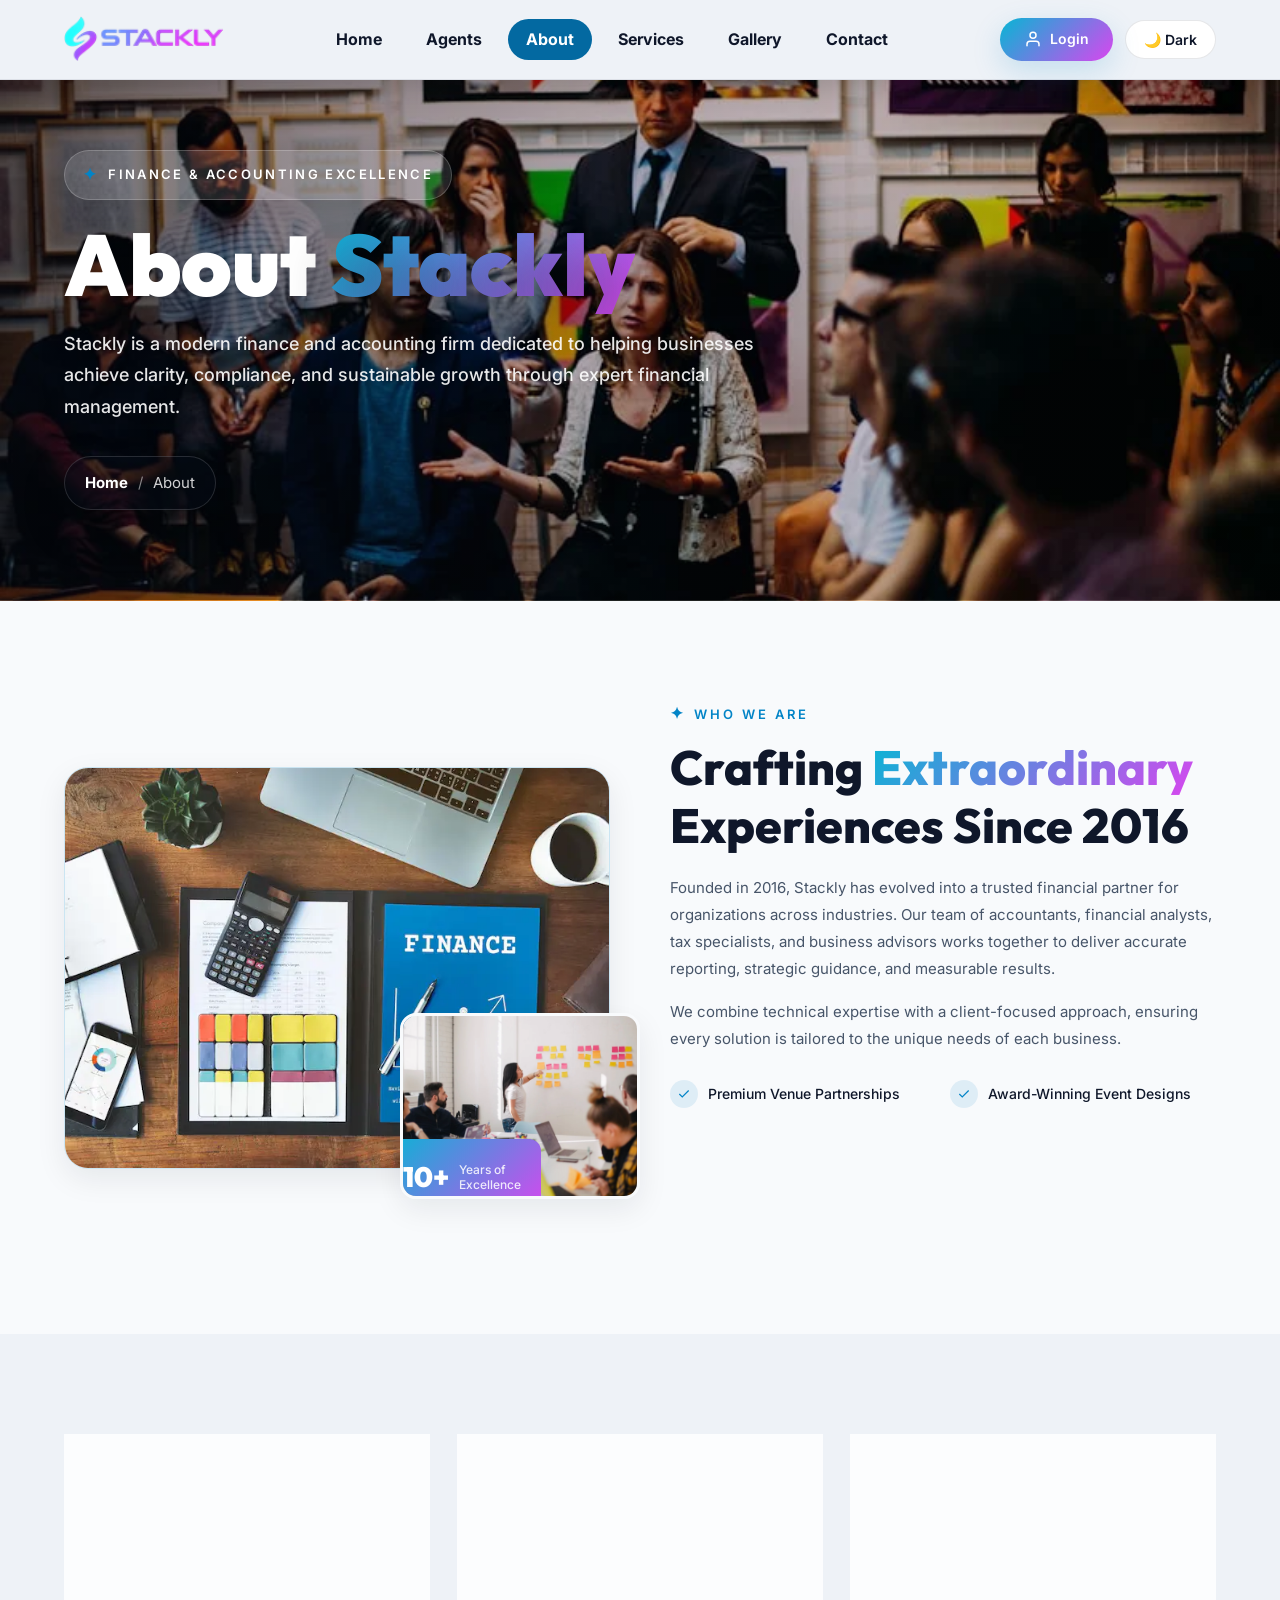
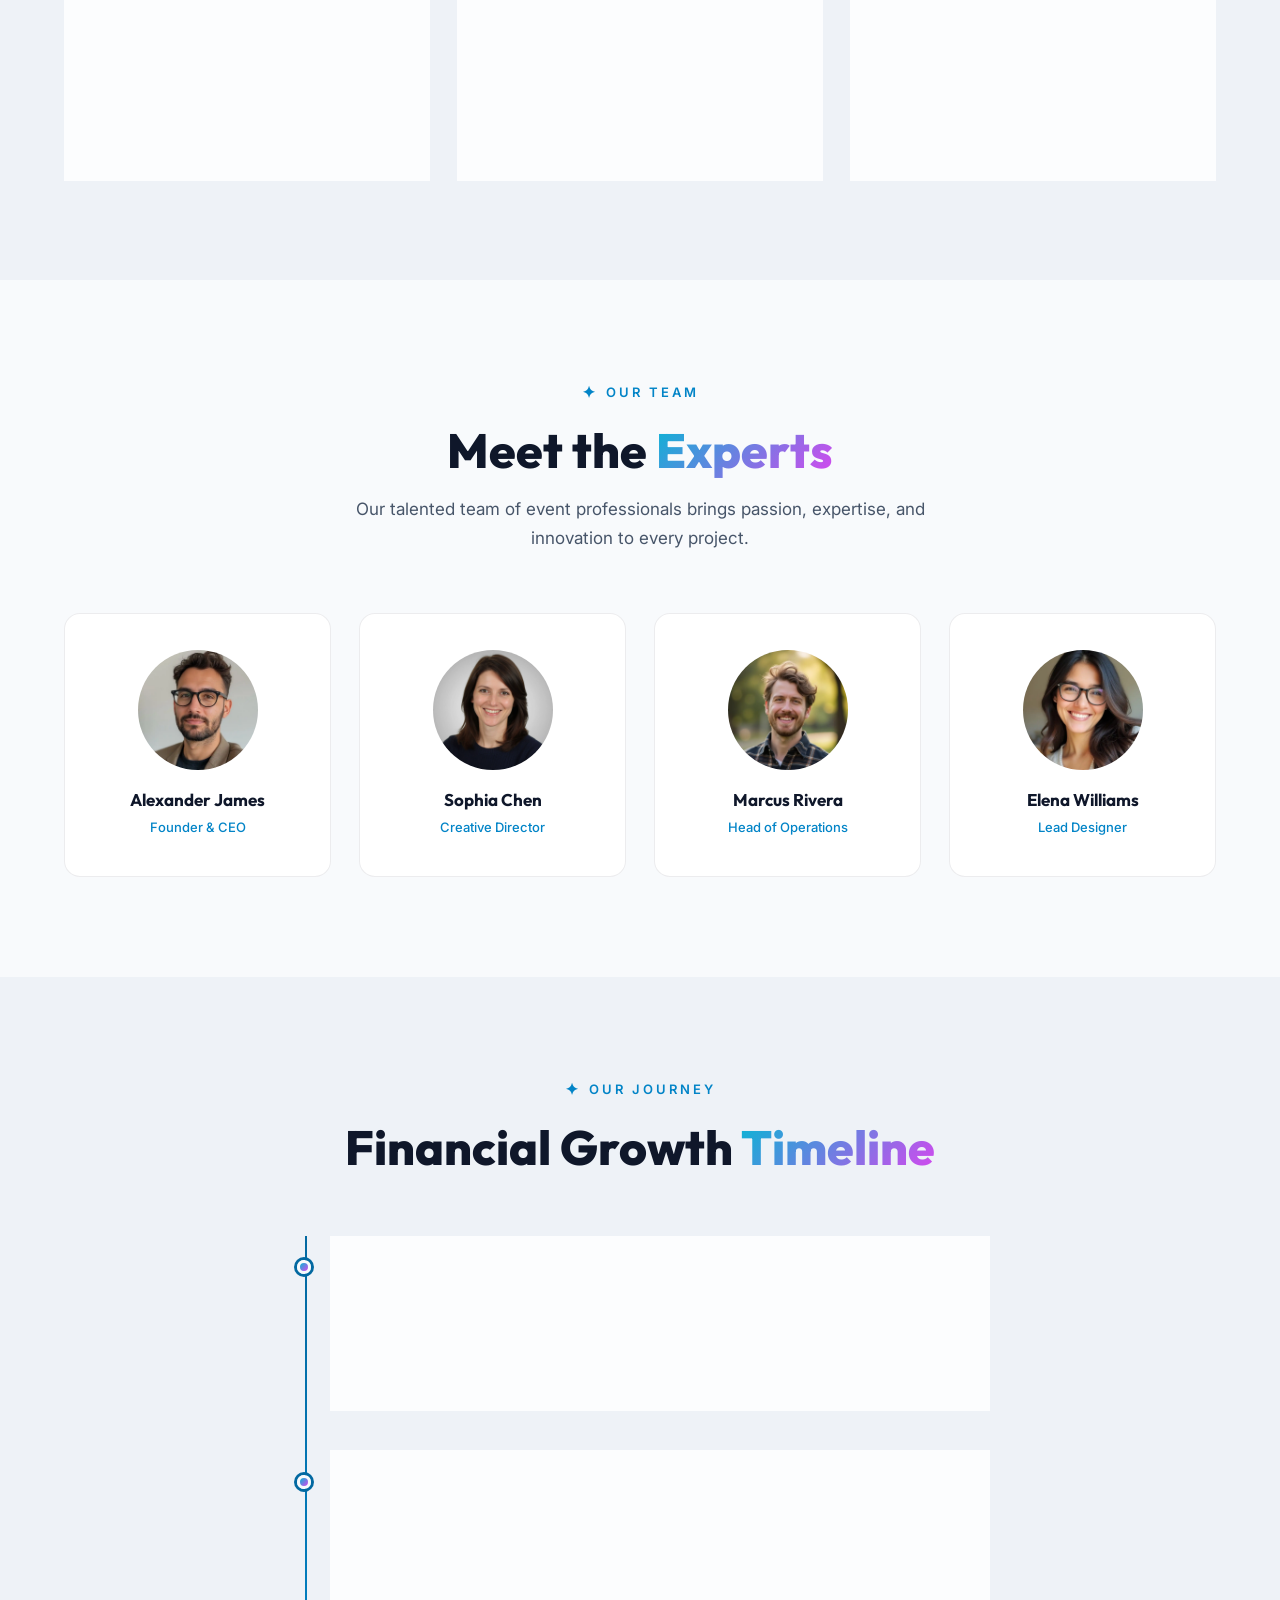
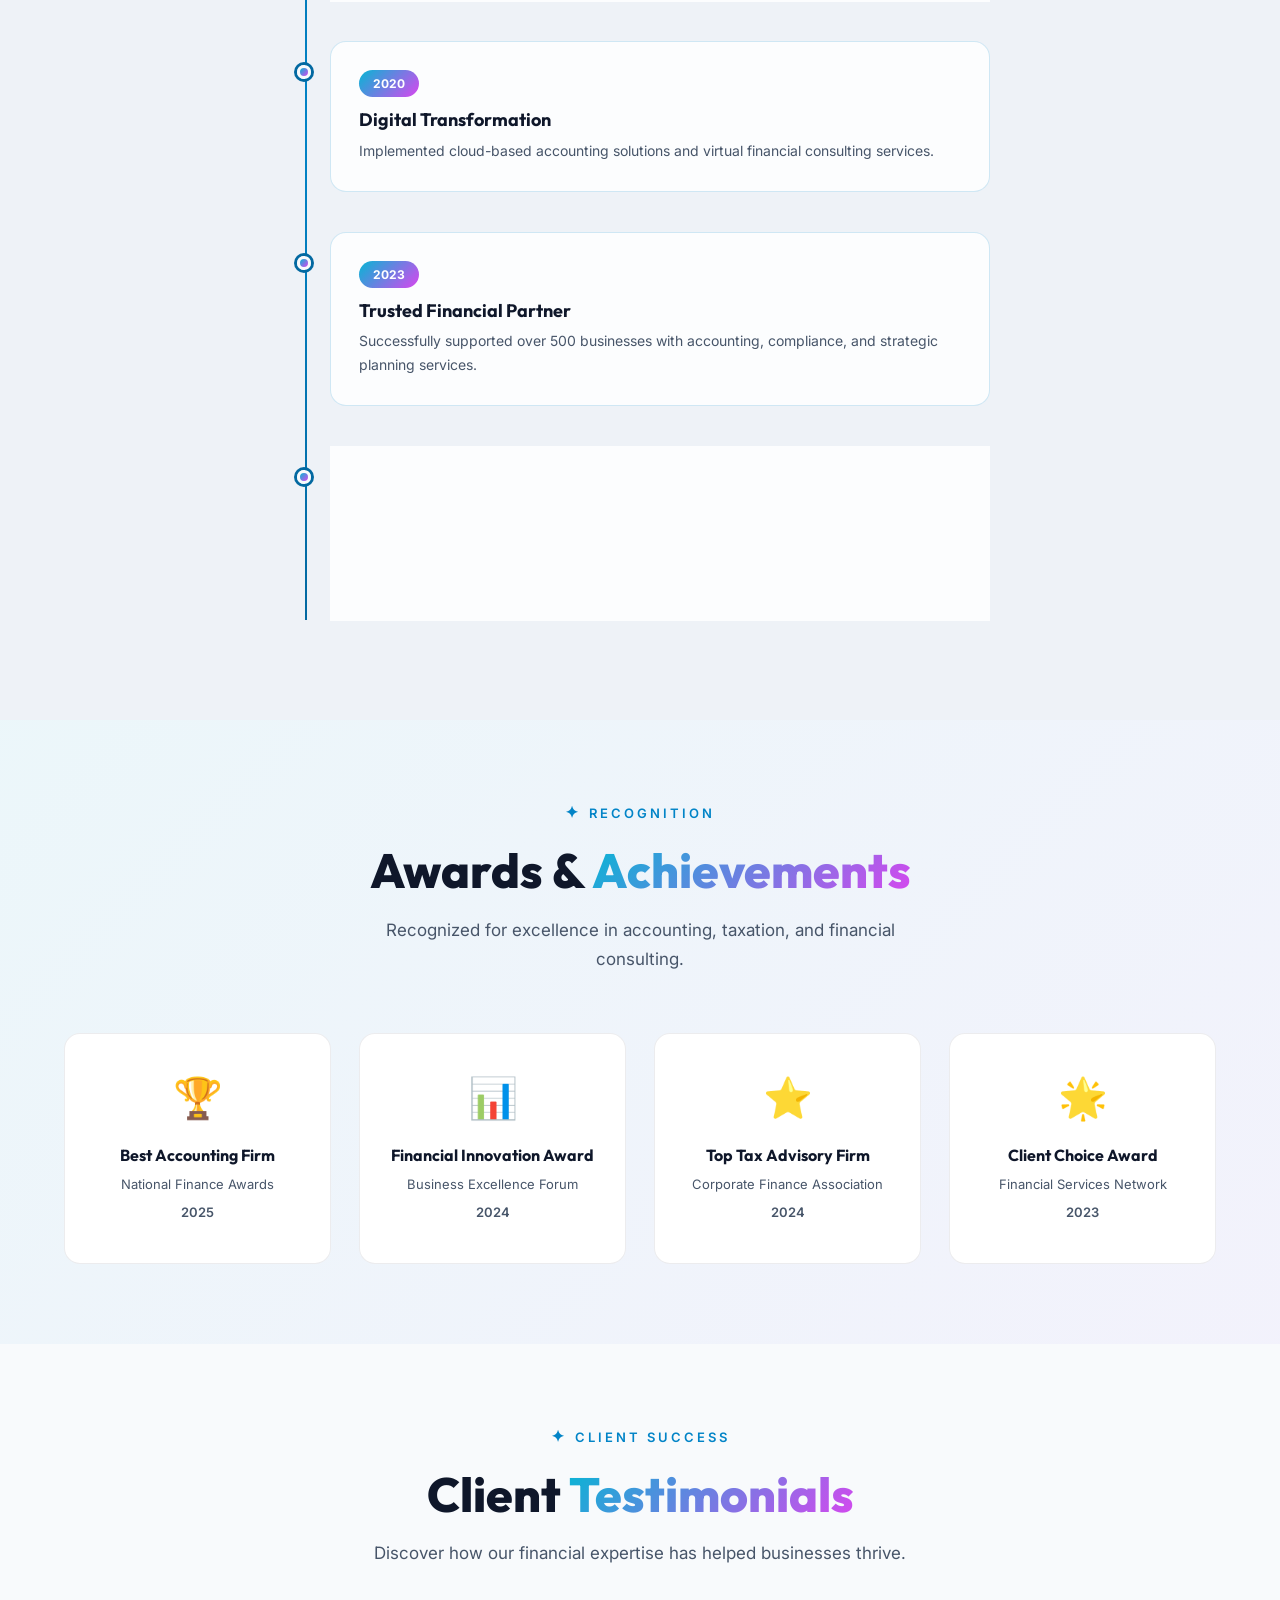
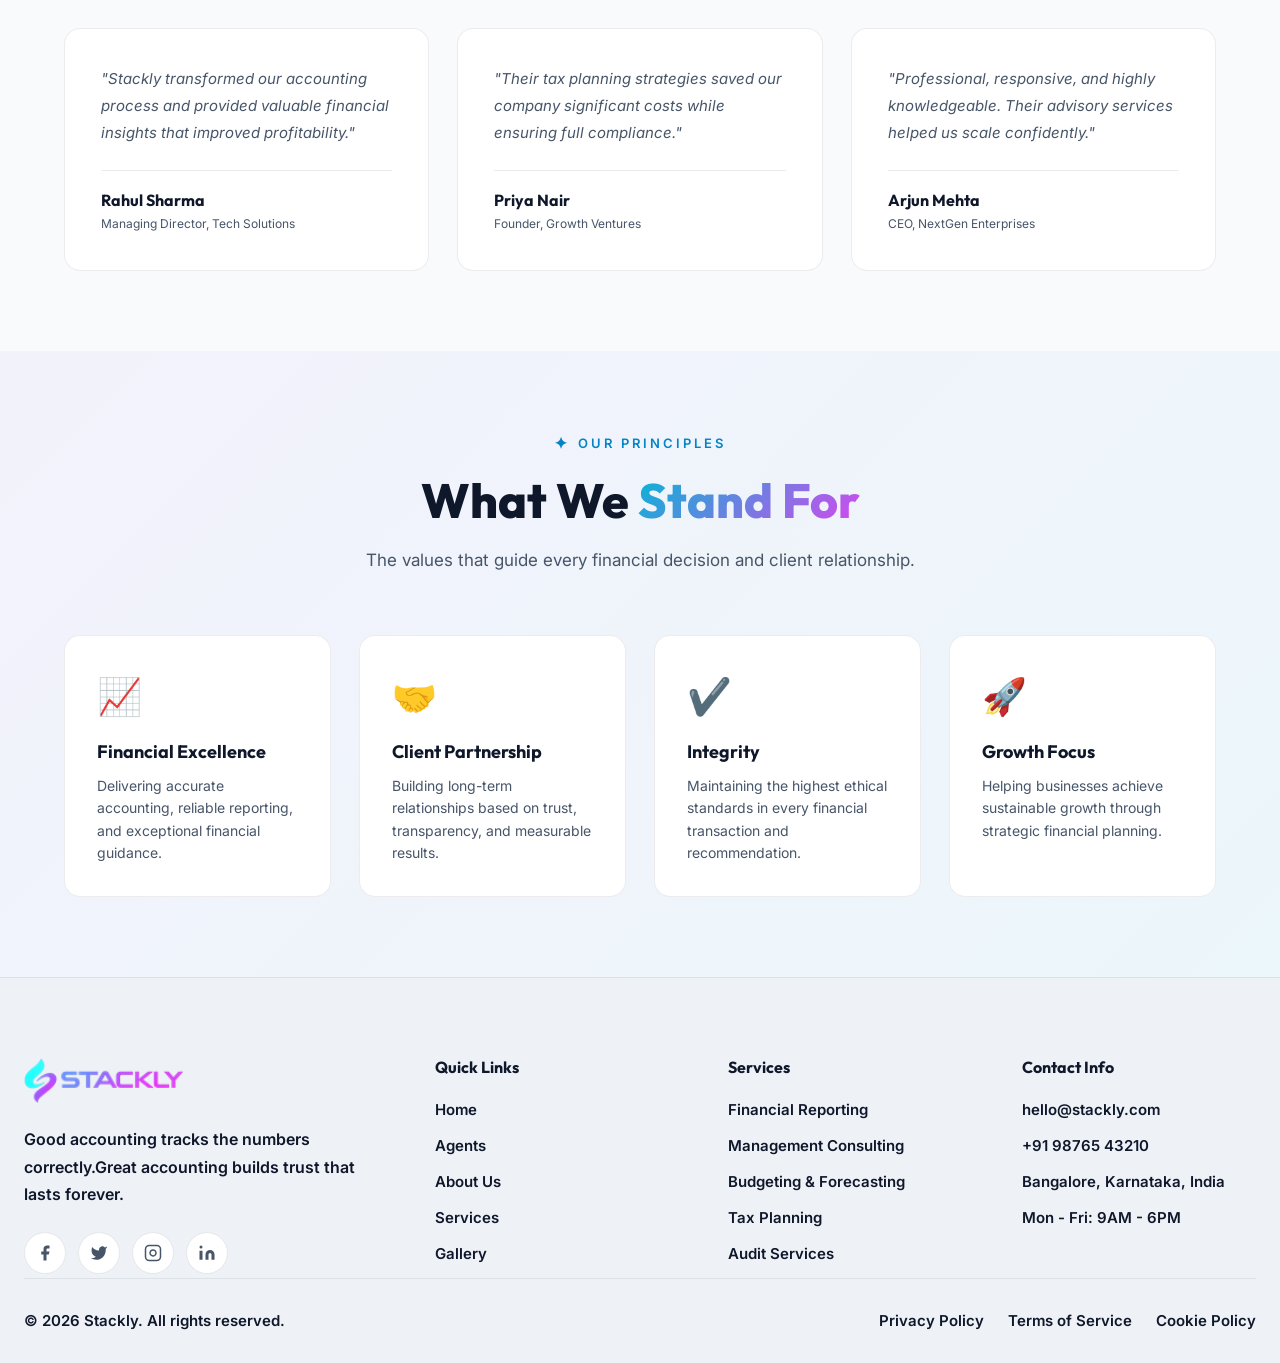
==== about.html @ 856be2ca "Add files via upload" ====
<!DOCTYPE html>
<html lang="en">
<head>
  <meta charset="UTF-8">
  <meta name="viewport" content="width=device-width, initial-scale=1.0">
  <meta name="description" content="Learn about Stackly — a premium event management company dedicated to creating unforgettable experiences.">
  <title>About Us — Stackly</title>
  <link rel="stylesheet" href="css/common.css">
  <link rel="stylesheet" href="css/about.css">
  <link rel="icon" type="image/webp" href="assets/logo.webp">
</head>
<body>

  <!-- ======== NAVBAR ======== -->
  <nav class="navbar" id="navbar">
    <div class="nav-container">
      <a href="index.html" class="nav-logo">
        <img src="assets/logo.webp" alt="Stackly Logo" class="logo-img"></a>
      <div class="nav-links" id="navLinks">
        <a href="index.html">Home</a>
        <a href="events.html">Agents</a>
        <a href="about.html" class="active">About</a>
        <a href="services.html">Services</a>
        <a href="gallery.html">Gallery</a>
        <a href="contact.html">Contact</a>
        <a href="login.html" class="mobile-login">Login</a>
      </div>
      <div class="nav-right">
        <a href="login.html" class="btn-login">
          <svg viewBox="0 0 24 24" fill="none" stroke="currentColor" stroke-width="2" stroke-linecap="round" stroke-linejoin="round"><path d="M20 21v-2a4 4 0 0 0-4-4H8a4 4 0 0 0-4 4v2"/><circle cx="12" cy="7" r="4"/></svg>
          Login
        </a>
        <button class="menu-toggle" id="menuToggle" aria-label="Toggle menu"><span></span><span></span><span></span></button>
      </div>
    </div>
  </nav>
  <div class="nav-overlay" id="navOverlay"></div>

  <!-- ======== PAGE HERO ======== -->
  <section class="page-hero">
    <div class="container">
      <span class="section-label"><span class="star">✦</span> FINANCE & ACCOUNTING EXCELLENCE</span>
      <h1 class="section-title">About <span>Stackly</span></h1>
      <p class="section-subtitle" style="margin: 0 auto;">Stackly is a modern finance and accounting firm dedicated to helping businesses achieve clarity, compliance, and sustainable growth through expert financial management.</p>
      <div class="breadcrumb">
        <a href="index.html">Home</a>
        <span class="separator">/</span>
        <span>About</span>
      </div>
    </div>
  </section>

  <!-- ======== ABOUT STORY ======== -->
  <section class="section about-story">
    <div class="container">
      <div class="story-grid">
        <div class="story-images animate-on-scroll">
          <div class="story-img-main">
            <img src="assets/hero-1.webp" alt="Stackly Event Team">
          </div>
          <div class="story-img-accent">
            <img src="assets/tech-summit.webp" alt="Event Planning">
            <div class="experience-badge">
              <span class="exp-number">10+</span>
              <span class="exp-text">Years of<br>Excellence</span>
            </div>
          </div>
        </div>
        <div class="story-content animate-on-scroll">
          <span class="section-label"><span class="star">✦</span> WHO WE ARE</span>
          <h2 class="section-title">Crafting <span>Extraordinary</span> Experiences Since 2016</h2>
          <p>Founded in 2016, Stackly has evolved into a trusted financial partner for organizations across industries. Our team of accountants, financial analysts, tax specialists, and business advisors works together to deliver accurate reporting, strategic guidance, and measurable results.</p>
          <p>We combine technical expertise with a client-focused approach, ensuring every solution is tailored to the unique needs of each business.</p>
          <div class="story-highlights">
            <div class="highlight-item">
              <div class="highlight-icon">
                <svg width="24" height="24" viewBox="0 0 24 24" fill="none" stroke="currentColor" stroke-width="2"><polyline points="20 6 9 17 4 12"/></svg>
              </div>
              <span>Premium Venue Partnerships</span>
            </div>
            <div class="highlight-item">
              <div class="highlight-icon">
                <svg width="24" height="24" viewBox="0 0 24 24" fill="none" stroke="currentColor" stroke-width="2"><polyline points="20 6 9 17 4 12"/></svg>
              </div>
              <span>Award-Winning Event Designs</span>
            </div>
            <div class="highlight-item">
              <div class="highlight-icon">
                <svg width="24" height="24" viewBox="0 0 24 24" fill="none" stroke="currentColor" stroke-width="2"><polyline points="20 6 9 17 4 12"/></svg>
              </div>
              <span>24/7 Dedicated Support</span>
            </div>
            <div class="highlight-item">
              <div class="highlight-icon">
                <svg width="24" height="24" viewBox="0 0 24 24" fill="none" stroke="currentColor" stroke-width="2"><polyline points="20 6 9 17 4 12"/></svg>
              </div>
              <span>Sustainable Event Practices</span>
            </div>
          </div>
          <a href="404.html" class="btn-primary">
            Get in Touch
            <svg width="18" height="18" viewBox="0 0 24 24" fill="none" stroke="currentColor" stroke-width="2"><line x1="5" y1="12" x2="19" y2="12"/><polyline points="12 5 19 12 12 19"/></svg>
          </a>
        </div>
      </div>
    </div>
  </section>

  <!-- ======== MISSION & VISION ======== -->
  <section class="section mission-section">
    <div class="container">
      <div class="mission-grid">
        <div class="mission-card glass-card animate-on-scroll">
          <div class="mission-icon">
            <svg width="36" height="36" viewBox="0 0 24 24" fill="none" stroke="currentColor" stroke-width="1.5">
              <circle cx="12" cy="12" r="10"/>
              <circle cx="12" cy="12" r="6"/>
              <circle cx="12" cy="12" r="2"/>
            </svg>
          </div>
          <h3>Deliver reliable financial solutions</h3>
          <p>To help businesses make confident decisions, maintain compliance, and build long-term financial strength.</p>
        </div>
        <div class="mission-card glass-card animate-on-scroll">
          <div class="mission-icon">
            <svg width="36" height="36" viewBox="0 0 24 24" fill="none" stroke="currentColor" stroke-width="1.5">
              <path d="M1 12s4-8 11-8 11 8 11 8-4 8-11 8-11-8-11-8z"/>
              <circle cx="12" cy="12" r="3"/>
            </svg>
          </div>
          <h3>Be the most trusted financial partner</h3>
          <p>For growing businesses by setting the standard for accuracy, transparency, and strategic insight.</p>
        </div>
        <div class="mission-card glass-card animate-on-scroll">
          <div class="mission-icon">
            <svg width="36" height="36" viewBox="0 0 24 24" fill="none" stroke="currentColor" stroke-width="1.5">
              <path d="M20.84 4.61a5.5 5.5 0 0 0-7.78 0L12 5.67l-1.06-1.06a5.5 5.5 0 0 0-7.78 7.78l1.06 1.06L12 21.23l7.78-7.78 1.06-1.06a5.5 5.5 0 0 0 0-7.78z"/>
            </svg>
          </div>
          <h3>Our Values</h3>
          <p>Integrity, creativity, and excellence guide every decision we make. We believe in building genuine relationships and treating every event as a reflection of our commitment to perfection.</p>
        </div>
      </div>
    </div>
  </section>

  <!-- ======== TEAM ======== -->
  <section class="section team-section">
    <div class="container">
      <div class="section-header">
        <span class="section-label"><span class="star">✦</span> OUR TEAM</span>
        <h2 class="section-title">Meet the <span>Experts</span></h2>
        <p class="section-subtitle">Our talented team of event professionals brings passion, expertise, and innovation to every project.</p>
      </div>

      <div class="team-grid">
        <div class="team-card animate-on-scroll">
          <div class="team-avatar">
            <div class="avatar-placeholder"><img src="assets/a3.webp"></div>
            <div class="team-social">
              <a href="404.html" aria-label="LinkedIn"><svg width="16" height="16" viewBox="0 0 24 24" fill="currentColor"><path d="M16 8a6 6 0 0 1 6 6v7h-4v-7a2 2 0 0 0-2-2 2 2 0 0 0-2 2v7h-4v-7a6 6 0 0 1 6-6z"/><rect x="2" y="9" width="4" height="12"/><circle cx="4" cy="4" r="2"/></svg></a>
              <a href="404.html" aria-label="Twitter"><svg width="16" height="16" viewBox="0 0 24 24" fill="currentColor"><path d="M23 3a10.9 10.9 0 0 1-3.14 1.53 4.48 4.48 0 0 0-7.86 3v1A10.66 10.66 0 0 1 3 4s-4 9 5 13a11.64 11.64 0 0 1-7 2c9 5 20 0 20-11.5a4.5 4.5 0 0 0-.08-.83A7.72 7.72 0 0 0 23 3z"/></svg></a>
            </div>
          </div>
          <h4>Alexander James</h4>
          <span>Founder & CEO</span>
        </div>

        <div class="team-card animate-on-scroll">
          <div class="team-avatar">
            <div class="avatar-placeholder"><img src="assets/a1.webp"></div>
            <div class="team-social">
              <a href="404.html" aria-label="LinkedIn"><svg width="16" height="16" viewBox="0 0 24 24" fill="currentColor"><path d="M16 8a6 6 0 0 1 6 6v7h-4v-7a2 2 0 0 0-2-2 2 2 0 0 0-2 2v7h-4v-7a6 6 0 0 1 6-6z"/><rect x="2" y="9" width="4" height="12"/><circle cx="4" cy="4" r="2"/></svg></a>
              <a href="404.html" aria-label="Twitter"><svg width="16" height="16" viewBox="0 0 24 24" fill="currentColor"><path d="M23 3a10.9 10.9 0 0 1-3.14 1.53 4.48 4.48 0 0 0-7.86 3v1A10.66 10.66 0 0 1 3 4s-4 9 5 13a11.64 11.64 0 0 1-7 2c9 5 20 0 20-11.5a4.5 4.5 0 0 0-.08-.83A7.72 7.72 0 0 0 23 3z"/></svg></a>
            </div>
          </div>
          <h4>Sophia Chen</h4>
          <span>Creative Director</span>
        </div>

        <div class="team-card animate-on-scroll">
          <div class="team-avatar">
            <div class="avatar-placeholder"><img src="assets/a4.webp"></div>
            <div class="team-social">
              <a href="404.html" aria-label="LinkedIn"><svg width="16" height="16" viewBox="0 0 24 24" fill="currentColor"><path d="M16 8a6 6 0 0 1 6 6v7h-4v-7a2 2 0 0 0-2-2 2 2 0 0 0-2 2v7h-4v-7a6 6 0 0 1 6-6z"/><rect x="2" y="9" width="4" height="12"/><circle cx="4" cy="4" r="2"/></svg></a>
              <a href="404.html" aria-label="Twitter"><svg width="16" height="16" viewBox="0 0 24 24" fill="currentColor"><path d="M23 3a10.9 10.9 0 0 1-3.14 1.53 4.48 4.48 0 0 0-7.86 3v1A10.66 10.66 0 0 1 3 4s-4 9 5 13a11.64 11.64 0 0 1-7 2c9 5 20 0 20-11.5a4.5 4.5 0 0 0-.08-.83A7.72 7.72 0 0 0 23 3z"/></svg></a>
            </div>
          </div>
          <h4>Marcus Rivera</h4>
          <span>Head of Operations</span>
        </div>

        <div class="team-card animate-on-scroll">
          <div class="team-avatar">
            <div class="avatar-placeholder"><img src="assets/a2.webp"></div>
            <div class="team-social">
              <a href="404.html" aria-label="LinkedIn"><svg width="16" height="16" viewBox="0 0 24 24" fill="currentColor"><path d="M16 8a6 6 0 0 1 6 6v7h-4v-7a2 2 0 0 0-2-2 2 2 0 0 0-2 2v7h-4v-7a6 6 0 0 1 6-6z"/><rect x="2" y="9" width="4" height="12"/><circle cx="4" cy="4" r="2"/></svg></a>
              <a href="404.html" aria-label="Twitter"><svg width="16" height="16" viewBox="0 0 24 24" fill="currentColor"><path d="M23 3a10.9 10.9 0 0 1-3.14 1.53 4.48 4.48 0 0 0-7.86 3v1A10.66 10.66 0 0 1 3 4s-4 9 5 13a11.64 11.64 0 0 1-7 2c9 5 20 0 20-11.5a4.5 4.5 0 0 0-.08-.83A7.72 7.72 0 0 0 23 3z"/></svg></a>
            </div>
          </div>
          <h4>Elena Williams</h4>
          <span>Lead Designer</span>
        </div>
      </div>
    </div>
  </section>

  <!-- ======== TIMELINE ======== -->
  <section class="section timeline-section">
  <div class="container">
    <div class="section-header">
      <span class="section-label"><span class="star">✦</span> OUR JOURNEY</span>
      <h2 class="section-title">Financial Growth <span>Timeline</span></h2>
    </div>

    <div class="timeline">
      <div class="timeline-item animate-on-scroll">
        <div class="timeline-dot"></div>
        <div class="timeline-content glass-card">
          <span class="timeline-year">2016</span>
          <h4>Company Founded</h4>
          <p>Started as a boutique accounting firm dedicated to helping small businesses maintain accurate financial records.</p>
        </div>
      </div>

      <div class="timeline-item animate-on-scroll">
        <div class="timeline-dot"></div>
        <div class="timeline-content glass-card">
          <span class="timeline-year">2018</span>
          <h4>Regional Expansion</h4>
          <p>Expanded our accounting and tax advisory services across multiple industries and regions.</p>
        </div>
      </div>

      <div class="timeline-item animate-on-scroll">
        <div class="timeline-dot"></div>
        <div class="timeline-content glass-card">
          <span class="timeline-year">2020</span>
          <h4>Digital Transformation</h4>
          <p>Implemented cloud-based accounting solutions and virtual financial consulting services.</p>
        </div>
      </div>

      <div class="timeline-item animate-on-scroll">
        <div class="timeline-dot"></div>
        <div class="timeline-content glass-card">
          <span class="timeline-year">2023</span>
          <h4>Trusted Financial Partner</h4>
          <p>Successfully supported over 500 businesses with accounting, compliance, and strategic planning services.</p>
        </div>
      </div>

      <div class="timeline-item animate-on-scroll">
        <div class="timeline-dot"></div>
        <div class="timeline-content glass-card">
          <span class="timeline-year">2026</span>
          <h4>Future Forward</h4>
          <p>Leveraging AI-driven financial analytics and automation to deliver smarter business insights.</p>
        </div>
      </div>
    </div>
  </div>
</section>

  <!-- ======== AWARDS & RECOGNITION ======== -->
  <section class="section awards-section">
  <div class="container">
    <div class="section-header">
      <span class="section-label"><span class="star">✦</span> RECOGNITION</span>
      <h2 class="section-title">Awards & <span>Achievements</span></h2>
      <p class="section-subtitle">
        Recognized for excellence in accounting, taxation, and financial consulting.
      </p>
    </div>

    <div class="awards-grid">
      <div class="award-card animate-on-scroll">
        <div class="award-icon">🏆</div>
        <h4>Best Accounting Firm</h4>
        <p>National Finance Awards</p>
        <p class="award-year">2025</p>
      </div>

      <div class="award-card animate-on-scroll">
        <div class="award-icon">📊</div>
        <h4>Financial Innovation Award</h4>
        <p>Business Excellence Forum</p>
        <p class="award-year">2024</p>
      </div>

      <div class="award-card animate-on-scroll">
        <div class="award-icon">⭐</div>
        <h4>Top Tax Advisory Firm</h4>
        <p>Corporate Finance Association</p>
        <p class="award-year">2024</p>
      </div>

      <div class="award-card animate-on-scroll">
        <div class="award-icon">🌟</div>
        <h4>Client Choice Award</h4>
        <p>Financial Services Network</p>
        <p class="award-year">2023</p>
      </div>
    </div>
  </div>
</section>

  <!-- ======== CLIENT TESTIMONIALS ======== -->
  <section class="section client-testimonials-section">
  <div class="container">
    <div class="section-header">
      <span class="section-label"><span class="star">✦</span> CLIENT SUCCESS</span>
      <h2 class="section-title">Client <span>Testimonials</span></h2>
      <p class="section-subtitle">
        Discover how our financial expertise has helped businesses thrive.
      </p>
    </div>

    <div class="testimonials-carousel">
      <div class="testimonial-card-featured animate-on-scroll">
        <p class="testimonial-quote">
          "Stackly transformed our accounting process and provided valuable financial insights that improved profitability."
        </p>
        <div class="testimonial-footer">
          <h5>Rahul Sharma</h5>
          <p>Managing Director, Tech Solutions</p>
        </div>
      </div>

      <div class="testimonial-card-featured animate-on-scroll">
        <p class="testimonial-quote">
          "Their tax planning strategies saved our company significant costs while ensuring full compliance."
        </p>
        <div class="testimonial-footer">
          <h5>Priya Nair</h5>
          <p>Founder, Growth Ventures</p>
        </div>
      </div>

      <div class="testimonial-card-featured animate-on-scroll">
        <p class="testimonial-quote">
          "Professional, responsive, and highly knowledgeable. Their advisory services helped us scale confidently."
        </p>
        <div class="testimonial-footer">
          <h5>Arjun Mehta</h5>
          <p>CEO, NextGen Enterprises</p>
        </div>
      </div>
    </div>
  </div>
</section>

  <!-- ======== COMPANY VALUES ======== -->
  <section class="section values-section">
  <div class="container">
    <div class="section-header">
      <span class="section-label"><span class="star">✦</span> OUR PRINCIPLES</span>
      <h2 class="section-title">What We <span>Stand For</span></h2>
      <p class="section-subtitle">
        The values that guide every financial decision and client relationship.
      </p>
    </div>

    <div class="values-grid">

      <div class="value-card animate-on-scroll">
        <div class="value-icon">📈</div>
        <h4>Financial Excellence</h4>
        <p>Delivering accurate accounting, reliable reporting, and exceptional financial guidance.</p>
      </div>

      <div class="value-card animate-on-scroll">
        <div class="value-icon">🤝</div>
        <h4>Client Partnership</h4>
        <p>Building long-term relationships based on trust, transparency, and measurable results.</p>
      </div>

      <div class="value-card animate-on-scroll">
        <div class="value-icon">✔️</div>
        <h4>Integrity</h4>
        <p>Maintaining the highest ethical standards in every financial transaction and recommendation.</p>
      </div>

      <div class="value-card animate-on-scroll">
        <div class="value-icon">🚀</div>
        <h4>Growth Focus</h4>
        <p>Helping businesses achieve sustainable growth through strategic financial planning.</p>
      </div>

    </div>
  </div>
</section>
<!-- ======== FOOTER ======== -->
  <footer class="footer">
    <div class="container">
      <div class="footer-grid">
        <div class="footer-brand">
          <a href="index.html" class="nav-logo">
            <img src="assets/logo.webp" alt="Stackly Logo" class="logo-img"></a>
          <p>Good accounting tracks the numbers correctly.Great accounting builds trust that lasts forever.</p>
          <div class="footer-socials">
            <a href="404.html" aria-label="Facebook">
              <svg width="18" height="18" viewBox="0 0 24 24" fill="currentColor"><path d="M18 2h-3a5 5 0 0 0-5 5v3H7v4h3v8h4v-8h3l1-4h-4V7a1 1 0 0 1 1-1h3z"/></svg>
            </a>
            <a href="404.html" aria-label="Twitter">
              <svg width="18" height="18" viewBox="0 0 24 24" fill="currentColor"><path d="M23 3a10.9 10.9 0 0 1-3.14 1.53 4.48 4.48 0 0 0-7.86 3v1A10.66 10.66 0 0 1 3 4s-4 9 5 13a11.64 11.64 0 0 1-7 2c9 5 20 0 20-11.5a4.5 4.5 0 0 0-.08-.83A7.72 7.72 0 0 0 23 3z"/></svg>
            </a>
            <a href="404.html" aria-label="Instagram">
              <svg width="18" height="18" viewBox="0 0 24 24" fill="none" stroke="currentColor" stroke-width="2"><rect x="2" y="2" width="20" height="20" rx="5" ry="5"/><path d="M16 11.37A4 4 0 1 1 12.63 8 4 4 0 0 1 16 11.37z"/><line x1="17.5" y1="6.5" x2="17.51" y2="6.5"/></svg>
            </a>
            <a href="404.html" aria-label="LinkedIn">
              <svg width="18" height="18" viewBox="0 0 24 24" fill="currentColor"><path d="M16 8a6 6 0 0 1 6 6v7h-4v-7a2 2 0 0 0-2-2 2 2 0 0 0-2 2v7h-4v-7a6 6 0 0 1 6-6z"/><rect x="2" y="9" width="4" height="12"/><circle cx="4" cy="4" r="2"/></svg>
            </a>
          </div>
        </div>
        <div class="footer-column">
          <h4>Quick Links</h4>
          <ul>
            <li><a href="index.html">Home</a></li>
            <li><a href="events.html">Agents</a></li>
            <li><a href="about.html">About Us</a></li>
            <li><a href="services.html">Services</a></li>
            <li><a href="gallery.html">Gallery</a></li>
          </ul>
        </div>
        <div class="footer-column">
          <h4>Services</h4>
          <ul>
            <li><a href="404.html">Financial Reporting</a></li>
            <li><a href="404.html">Management Consulting</a></li>
            <li><a href="404.html">Budgeting & Forecasting</a></li>
            <li><a href="404.html">Tax Planning</a></li>
            <li><a href="404.html">Audit Services</a></li>
          </ul>
        </div>
        <div class="footer-column">
          <h4>Contact Info</h4>
          <ul>
            <li>hello@stackly.com</li>
            <li>+91 98765 43210</li>
            <li>Bangalore, Karnataka, India</li>
            <li>Mon - Fri: 9AM - 6PM</li>
          </ul>
        </div>
      </div>
      <div class="footer-bottom">
        <p>&copy; 2026 Stackly. All rights reserved.</p>
        <div class="footer-bottom-links">
          <a href="404.html">Privacy Policy</a>
          <a href="404.html">Terms of Service</a>
          <a href="404.html">Cookie Policy</a>
        </div>
      </div>
    </div>
  </footer>

  <button class="back-to-top" id="backToTop" aria-label="Back to top">
    <svg width="20" height="20" viewBox="0 0 24 24" fill="none" stroke="currentColor" stroke-width="2.5"><polyline points="18 15 12 9 6 15"/></svg>
  </button>

  <script src="js/script.js"></script>
</body>
</html>
---- css/common.css ----
/* ========================================
   STACKLY - Common Styles
   Event Management Platform
   ======================================== */

/* ---------- Google Fonts ---------- */
@import url('https://fonts.googleapis.com/css2?family=Outfit:wght@300;400;500;600;700;800;900&family=Inter:wght@300;400;500;600;700&display=swap');

/* ---------- CSS Variables ---------- */
:root {
  /* Colors */
  --bg-primary: #0a0a12;
  --bg-secondary: #0f0f1a;
  --bg-card: #13132a;
  --bg-card-hover: #1a1a35;
  --bg-surface: #16162e;
  --bg-input: #1a1a30;

  --accent-primary: #06b6d4;
  --accent-light: #22d3ee;
  --accent-dark: #0891b2;
  --accent-glow: rgba(6, 182, 212, 0.3);
  --accent-subtle: rgba(6, 182, 212, 0.1);
  --accent-gradient: linear-gradient(135deg, #06b6d4, #d946ef);
  --accent-gradient-hover: linear-gradient(135deg, #0891b2, #c026d3);

  --text-primary: #ffffff;
  --text-secondary: #a0a0c0;
  --text-muted: #6b6b8d;
  --text-accent: #22d3ee;

  --border-color: rgba(6, 182, 212, 0.15);
  --border-light: rgba(255, 255, 255, 0.06);
  --glass-bg: rgba(19, 19, 42, 0.7);
  --glass-border: rgba(6, 182, 212, 0.2);

  /* Typography */
  --font-heading: 'Outfit', sans-serif;
  --font-body: 'Inter', sans-serif;

  /* Spacing */
  --section-padding: 100px 0;
  --container-width: 1200px;
  --nav-height: 80px;

  /* Radius */
  --radius-sm: 8px;
  --radius-md: 12px;
  --radius-lg: 16px;
  --radius-xl: 24px;
  --radius-full: 50px;

  /* Shadows */
  --shadow-card: 0 4px 30px rgba(0, 0, 0, 0.3);
  --shadow-glow: 0 0 40px rgba(6, 182, 212, 0.15);
  --shadow-btn: 0 4px 20px rgba(6, 182, 212, 0.4);

  /* Transitions */
  --transition-fast: 0.2s ease;
  --transition-base: 0.3s ease;
  --transition-slow: 0.5s ease;
}

:root {
  --text-on-card: #ffffff;
}

body.theme-light {
  --bg-primary: #f8fafc;
  --bg-secondary: #eef2f7;
  --bg-card: #ffffff;
  --bg-card-hover: #f3f6fb;
  --bg-surface: #ffffff;
  --bg-input: #f1f5f9;

  --accent-primary: #0369a1;
  --accent-light: #0284c7;
  --accent-dark: #075985;
  --accent-glow: rgba(2, 132, 199, 0.16);
  --accent-subtle: rgba(2, 132, 199, 0.1);

  --text-primary: #0f172a;
  --text-secondary: #475569;
  --text-muted: #64748b;
  --text-accent: #0369a1;

  /* text color used on colored/dark card surfaces; switches to dark in light theme */
  --text-on-card: var(--text-primary);

  --border-color: rgba(15, 23, 42, 0.1);
  --border-light: rgba(15, 23, 42, 0.08);
  --glass-bg: rgba(255, 255, 255, 0.82);
  --glass-border: rgba(2, 132, 199, 0.18);
  --shadow-card: 0 10px 30px rgba(15, 23, 42, 0.08);
  --shadow-btn: 0 10px 30px rgba(2, 132, 199, 0.18);
}

body.theme-light .navbar.scrolled {
  background: rgba(248, 250, 252, 0.92);
  border-bottom-color: rgba(15, 23, 42, 0.08);
  box-shadow: 0 4px 30px rgba(15, 23, 42, 0.08);
}

/* ---------- Reset & Base ---------- */
*,
*::before,
*::after {
  margin: 0;
  padding: 0;
  box-sizing: border-box;
}

html {
  scroll-behavior: smooth;
  scrollbar-width: thin;
  scrollbar-color: var(--accent-primary) var(--bg-secondary);
  width: 100%;
  overflow-x: hidden;
}

html::-webkit-scrollbar {
  width: 8px;
}

html::-webkit-scrollbar-track {
  background: var(--bg-secondary);
}

html::-webkit-scrollbar-thumb {
  background: var(--accent-primary);
  border-radius: 4px;
}

body {
  font-family: var(--font-body);
  background-color: var(--bg-primary);
  color: var(--text-primary);
  line-height: 1.6;
  overflow-x: hidden;
  -webkit-font-smoothing: antialiased;
  -moz-osx-font-smoothing: grayscale;
  width: 100%;
  height: 100%;
  margin: 0;
  padding: 0;
}

a {
  text-decoration: none;
  color: inherit;
  transition: var(--transition-base);
}

ul, ol {
  list-style: none;
}

img {
  max-width: 100%;
  height: auto;
  display: block;
}

button {
  cursor: pointer;
  border: none;
  outline: none;
  font-family: var(--font-body);
}

input, select, textarea {
  font-family: var(--font-body);
  outline: none;
  border: none;
}

h1, h2, h3, h4, h5, h6 {
  font-family: var(--font-heading);
  font-weight: 700;
  line-height: 1.2;
}

/* ---------- Container ---------- */
.container {
  max-width: var(--container-width);
  margin: 0 auto;
  padding: 0 24px;
  width: 100%;
  box-sizing: border-box;
}

/* ---------- Section ---------- */
.section {
  padding: var(--section-padding);
  width: 100vw;
  box-sizing: border-box;
  margin-left: calc(-50vw + 50%);
}

.section-label {
  display: inline-flex;
  align-items: center;
  gap: 8px;
  font-size: 13px;
  font-weight: 600;
  letter-spacing: 3px;
  text-transform: uppercase;
  color: var(--accent-light);
  margin-bottom: 16px;
}

.section-label .star {
  color: var(--accent-light);
  font-size: 16px;
}

.section-title {
  font-size: clamp(32px, 5vw, 48px);
  font-weight: 800;
  margin-bottom: 16px;
  color: var(--text-primary);
}

.section-title span {
  background: var(--accent-gradient);
  -webkit-background-clip: text;
  -webkit-text-fill-color: transparent;
  background-clip: text;
}

.section-subtitle {
  font-size: 17px;
  color: var(--text-secondary);
  max-width: 600px;
  line-height: 1.7;
}

.section-header {
  text-align: center;
  margin-bottom: 60px;
}

.section-header .section-subtitle {
  margin: 0 auto;
}

/* ---------- Navigation ---------- */
.navbar {
  position: fixed;
  top: 0;
  left: 0;
  width: 100%;
  height: var(--nav-height);
  z-index: 1000;
  transition: var(--transition-base);
  background: var(--bg-secondary);
  border-bottom: 1px solid var(--border-light);

/* ======== Theme-aware overrides for headings on card/surface elements ======== */
/* Use --text-on-card so text is visible in both light and dark themes */
.section .section-title,
.section .section-subtitle,
.section h3,
.section h4,
.section h5,
.award-card h4,
.value-card h4,
.testimonial-footer h5,
.package-card h3,
.story-header h4,
.masonry-overlay h3,
.package-badge,
.portfolio-info h4,
.testimonial-card-featured h5 {
  color: var(--text-on-card) !important;
}

/* Ensure smaller text inside cards also uses readable color in light theme */
.award-card p,
.value-card p,
.testimonial-quote,
.story-description,
.package-features li,
.testimonial-author span,
.story-metrics span {
  color: var(--text-secondary);
}

/* Slightly higher specificity for stubborn white rules */
body.theme-light .award-card h4,
body.theme-light .value-card h4,
body.theme-light .package-card h3,
body.theme-light .story-header h4,
body.theme-light .testimonial-footer h5 {
  color: var(--text-on-card) !important;
}
  box-shadow: 0 4px 30px rgba(0, 0, 0, 0.2);
}

.navbar.scrolled {
  background: rgba(10, 10, 18, 0.92);
  backdrop-filter: blur(20px);
  -webkit-backdrop-filter: blur(20px);
  border-bottom: 1px solid var(--border-light);
  box-shadow: 0 4px 30px rgba(0, 0, 0, 0.3);
}

.nav-container {
  max-width: var(--container-width);
  margin: 0 auto;
  padding: 0 24px;
  height: 100%;
  display: flex;
  align-items: center;
  justify-content: space-between;
}

.nav-logo {
  display: flex;
  align-items: center;
  gap: 10px;
  font-family: var(--font-heading);
  font-size: 24px;
  font-weight: 800;
  color: var(--text-primary);
  text-transform: uppercase;
  letter-spacing: 1px;
  text-decoration: none;
  flex-shrink: 0;
}

.nav-logo .logo-img {
  height: 48px;
  width: auto;
  max-width: 200px;
  display: block;
  object-fit: contain;
}

.nav-logo .logo-icon {
  width: 40px;
  height: 40px;
  background: var(--accent-gradient);
  border-radius: var(--radius-md);
  display: flex;
  align-items: center;
  justify-content: center;
  font-size: 20px;
  position: relative;
  overflow: hidden;
}

.nav-logo .logo-icon::after {
  content: '';
  position: absolute;
  width: 100%;
  height: 100%;
  background: linear-gradient(135deg, transparent 40%, rgba(255,255,255,0.2) 50%, transparent 60%);
  animation: shimmer 3s infinite;
}

@keyframes shimmer {
  0% { transform: translateX(-100%); }
  100% { transform: translateX(100%); }
}

.nav-links {
  display: flex;
  align-items: center;
  gap: 8px;
}

.nav-links a {
  padding: 8px 18px;
  font-size: 16px;
  font-weight: 700;
  color: var(--text-primary);
  border-radius: var(--radius-full);
  transition: var(--transition-base);
  position: relative;
}

.nav-links a:hover,
.nav-links a.active {
  color: white;
  background: var(--accent-primary);
}

.nav-links a.active {
  color: white;
  background: var(--accent-primary);
}

.nav-links a.mobile-login {
  display: none;
}

.nav-right {
  display: flex;
  align-items: center;
  gap: 12px;
}

.btn-login {
  display: inline-flex;
  align-items: center;
  gap: 8px;
  padding: 10px 24px;
  background: var(--accent-gradient);
  color: white;
  font-size: 14px;
  font-weight: 600;
  border-radius: var(--radius-full);
  transition: var(--transition-base);
  box-shadow: var(--shadow-btn);
}

.btn-login:hover {
  transform: translateY(-2px);
  box-shadow: 0 6px 30px rgba(6, 182, 212, 0.5);
}

.btn-login svg {
  width: 18px;
  height: 18px;
}

.theme-toggle-btn {
  display: inline-flex;
  align-items: center;
  gap: 8px;
  padding: 10px 18px;
  background: var(--bg-card);
  border: 1px solid var(--border-color);
  color: var(--text-primary);
  font-size: 14px;
  font-weight: 600;
  border-radius: var(--radius-full);
  transition: var(--transition-base);
}

.theme-toggle-btn:hover {
  transform: translateY(-1px);
  background: var(--bg-card-hover);
}

/* Mobile Menu Toggle */
.menu-toggle {
  display: none;
  flex-direction: column;
  gap: 5px;
  background: transparent;
  padding: 8px;
  cursor: pointer;
  z-index: 1001;
}

.menu-toggle span {
  width: 24px;
  height: 2px;
  background: var(--text-primary);
  border-radius: 2px;
  transition: var(--transition-base);
}

.menu-toggle.active span:nth-child(1) {
  transform: rotate(45deg) translate(5px, 5px);
}

.menu-toggle.active span:nth-child(2) {
  opacity: 0;
}

.menu-toggle.active span:nth-child(3) {
  transform: rotate(-45deg) translate(5px, -5px);
}

/* ---------- Buttons ---------- */
.btn-primary {
  display: inline-flex;
  align-items: center;
  gap: 8px;
  padding: 14px 32px;
  background: var(--accent-gradient);
  color: white;
  font-size: 15px;
  font-weight: 600;
  border-radius: var(--radius-full);
  transition: var(--transition-base);
  box-shadow: var(--shadow-btn);
  border: none;
  cursor: pointer;
}

.btn-primary:hover {
  transform: translateY(-2px);
  box-shadow: 0 6px 30px rgba(6, 182, 212, 0.5);
}

.btn-secondary {
  display: inline-flex;
  align-items: center;
  gap: 8px;
  padding: 14px 32px;
  background: transparent;
  color: var(--text-primary);
  font-size: 15px;
  font-weight: 600;
  border-radius: var(--radius-full);
  border: 1px solid var(--glass-border);
  transition: var(--transition-base);
  cursor: pointer;
}

.btn-secondary:hover {
  background: var(--accent-subtle);
  border-color: var(--accent-primary);
  transform: translateY(-2px);
}

.btn-small {
  padding: 10px 20px;
  font-size: 13px;
}

/* ---------- Cards ---------- */
.glass-card {
  background: var(--glass-bg);
  border: 1px solid var(--glass-border);
  border-radius: var(--radius-lg);
  backdrop-filter: blur(10px);
  -webkit-backdrop-filter: blur(10px);
  transition: var(--transition-base);
}

.glass-card:hover {
  border-color: var(--accent-primary);
  box-shadow: var(--shadow-glow);
  transform: translateY(-4px);
}

/* ---------- Footer ---------- */
.footer {
  background: var(--bg-secondary);
  border-top: 1px solid var(--border-light);
  padding: 80px 0 30px;
  width: 100vw;
  box-sizing: border-box;
  margin-left: calc(-50vw + 50%);
}

.footer .container {
  max-width: 100%;
  padding: 0 24px;
}

.footer-grid {
  display: grid;
  grid-template-columns: 1.5fr 1fr 1fr 1fr;
  gap: 60px;
  margin-bottom: 0;
  width: 100%;
}

.footer-brand .nav-logo {
  margin-bottom: 20px;
}

.footer-brand p {
  color: var(--text-primary);
  font-size: 16px;
  font-weight: 600;
  line-height: 1.7;
  margin-bottom: 24px;
}

.footer-socials {
  display: flex;
  gap: 12px;
}

.footer-socials a {
  width: 42px;
  height: 42px;
  border-radius: 50%;
  background: var(--bg-card);
  border: 1px solid var(--border-color);
  display: flex;
  align-items: center;
  justify-content: center;
  color: var(--text-secondary);
  font-size: 18px;
  transition: var(--transition-base);
}

.footer-socials a:hover {
  background: var(--accent-gradient);
  border-color: transparent;
  color: white;
  transform: translateY(-3px);
}

.footer-column h4 {
  font-size: 16px;
  font-weight: 700;
  margin-bottom: 20px;
  color: var(--text-primary);
}

.footer-column ul li {
  margin-bottom: 12px;
  color: var(--text-primary);
  font-size: 15px;
  font-weight: 600;
}

.footer-column ul li a {
  color: var(--text-primary);
  font-size: 15px;
  font-weight: 600;
  transition: var(--transition-base);
}

.footer-column ul li a:hover {
  color: var(--accent-light);
  padding-left: 4px;
}

.footer-bottom {
  border-top: 1px solid var(--border-light);
  padding-top: 30px;
  display: flex;
  align-items: center;
  justify-content: space-between;
  flex-wrap: wrap;
  gap: 16px;
  width: 100%;
}

.footer-bottom p {
  color: var(--text-primary);
  font-size: 15px;
  font-weight: 600;
}

.footer-bottom-links {
  display: flex;
  gap: 24px;
}

.footer-bottom-links a {
  color: var(--text-primary);
  font-size: 15px;
  font-weight: 600;
}

.footer-bottom-links a:hover {
  color: var(--accent-light);
}

/* ---------- Page Hero (Inner Pages) ---------- */
.page-hero {
  min-height: 520px;
  padding: 150px 0 90px;
  position: relative;
  overflow: hidden;
  display: flex;
  align-items: center;
  text-align: left;
  box-sizing: border-box;
  margin-left: calc(-50vw + 50%);
  border-bottom: 1px solid rgba(255,255,255,0.12);
  background-size: cover;
  background-position: center;
  background-repeat: no-repeat;
  image-rendering: auto;
  color: white;
  isolation: isolate;
}

.page-hero::before,
.page-hero::after {
  content: '';
  position: absolute;
  pointer-events: none;
  z-index: 1;
}

.page-hero::before {
  inset: 0;
  background: linear-gradient(90deg, rgba(5, 8, 18, 0.54) 0%, rgba(5, 8, 18, 0.28) 48%, rgba(5, 8, 18, 0.08) 100%);
}

.page-hero::after {
  content: none;
}

.page-hero .container {
  position: relative;
  z-index: 2;
  max-width: var(--container-width);
  padding: 0 24px;
}

.page-hero .section-label {
  display: inline-flex;
  align-items: center;
  gap: 10px;
  padding: 11px 18px;
  border-radius: var(--radius-full);
  background: rgba(255,255,255,0.12);
  border: 1px solid rgba(255,255,255,0.2);
  color: #ffffff;
  font-size: 13px;
  letter-spacing: 0.18em;
  text-transform: uppercase;
  margin-bottom: 22px;
  backdrop-filter: none;
  -webkit-backdrop-filter: none;
  box-shadow: 0 14px 45px rgba(0, 0, 0, 0.18);
}

.page-hero .section-title {
  max-width: 860px;
  font-size: clamp(42px, 7vw, 86px);
  margin-bottom: 22px;
  color: #ffffff;
  line-height: 0.98;
  font-weight: 900;
  letter-spacing: 0;
  text-shadow: 0 20px 55px rgba(0, 0, 0, 0.42);
}

.page-hero .section-title span {
  background: var(--accent-gradient);
  -webkit-background-clip: text;
  -webkit-text-fill-color: transparent;
  background-clip: text;
}

.page-hero .section-subtitle {
  margin: 0 0 34px !important;
  max-width: 690px;
  color: rgba(255,255,255,0.9);
  line-height: 1.75;
  font-size: 18px;
  font-weight: 500;
  text-shadow: 0 10px 28px rgba(0, 0, 0, 0.34);
}

.page-hero .breadcrumb {
  display: inline-flex;
  align-items: center;
  justify-content: center;
  gap: 10px;
  margin-top: 0;
  font-size: 15px;
  color: rgba(255,255,255,0.82);
  border-radius: var(--radius-full);
  backdrop-filter: none;
  -webkit-backdrop-filter: none;
  background: rgba(7, 12, 24, 0.42);
  padding: 14px 20px;
  border: 1px solid rgba(255,255,255,0.14);
  box-shadow: 0 18px 45px rgba(0, 0, 0, 0.22);
}

.page-hero .breadcrumb a {
  color: #ffffff;
  font-weight: 700;
}

.page-hero .breadcrumb a:hover {
  color: var(--accent-light);
}

.page-hero .breadcrumb .separator {
  color: rgba(255,255,255,0.5);
}

.page-hero .section-title,
.page-hero .section-subtitle,
.page-hero .section-label,
.page-hero .breadcrumb {
  animation: heroContentIn 0.9s cubic-bezier(0.16, 1, 0.3, 1) both;
}

.page-hero .section-subtitle {
  animation-delay: 0.08s;
}

.page-hero .breadcrumb {
  animation-delay: 0.16s;
}

/* ---------- Animations ---------- */
@keyframes heroContentIn {
  from {
    opacity: 0;
    transform: translateY(24px);
  }
  to {
    opacity: 1;
    transform: translateY(0);
  }
}

@keyframes heroLightShift {
  from {
    opacity: 0.88;
    transform: scale(1);
  }
  to {
    opacity: 1;
    transform: scale(1.04);
  }
}

@keyframes heroOrbFloat {
  from {
    transform: translate3d(0, 0, 0);
  }
  to {
    transform: translate3d(90px, -48px, 0);
  }
}

@keyframes fadeInUp {
  from {
    opacity: 0;
    transform: translateY(30px);
  }
  to {
    opacity: 1;
    transform: translateY(0);
  }
}

@keyframes fadeInLeft {
  from {
    opacity: 0;
    transform: translateX(-30px);
  }
  to {
    opacity: 1;
    transform: translateX(0);
  }
}

@keyframes fadeInRight {
  from {
    opacity: 0;
    transform: translateX(30px);
  }
  to {
    opacity: 1;
    transform: translateX(0);
  }
}

@keyframes float {
  0%, 100% { transform: translateY(0); }
  50% { transform: translateY(-10px); }
}

@keyframes pulse-glow {
  0%, 100% { box-shadow: 0 0 20px rgba(6, 182, 212, 0.2); }
  50% { box-shadow: 0 0 40px rgba(6, 182, 212, 0.4); }
}

@keyframes scaleIn {
  from {
    opacity: 0;
    transform: scale(0.9);
  }
  to {
    opacity: 1;
    transform: scale(1);
  }
}

/* ========== NEW ANIMATIONS ========== */

@keyframes slideInDown {
  from {
    opacity: 0;
    transform: translateY(-40px);
  }
  to {
    opacity: 1;
    transform: translateY(0);
  }
}

@keyframes slideInUp {
  from {
    opacity: 0;
    transform: translateY(40px);
  }
  to {
    opacity: 1;
    transform: translateY(0);
  }
}

@keyframes slideInLeft {
  from {
    opacity: 0;
    transform: translateX(-40px);
  }
  to {
    opacity: 1;
    transform: translateX(0);
  }
}

@keyframes slideInRight {
  from {
    opacity: 0;
    transform: translateX(40px);
  }
  to {
    opacity: 1;
    transform: translateX(0);
  }
}

@keyframes zoomIn {
  from {
    opacity: 0;
    transform: scale(0.8);
  }
  to {
    opacity: 1;
    transform: scale(1);
  }
}

@keyframes zoomInScale {
  0% { transform: scale(1); }
  50% { transform: scale(1.05); }
  100% { transform: scale(1); }
}

@keyframes pulse {
  0%, 100% { opacity: 1; }
  50% { opacity: 0.7; }
}

@keyframes glow {
  0%, 100% { 
    box-shadow: 0 0 10px rgba(6, 182, 212, 0.3), 
                inset 0 0 10px rgba(6, 182, 212, 0.1);
  }
  50% { 
    box-shadow: 0 0 30px rgba(6, 182, 212, 0.6), 
                inset 0 0 20px rgba(6, 182, 212, 0.2);
  }
}

@keyframes shimmerEffect {
  0% { transform: translateX(-100%); }
  100% { transform: translateX(100%); }
}

@keyframes bounce {
  0%, 100% { transform: translateY(0); }
  50% { transform: translateY(-10px); }
}

@keyframes bounceScale {
  0% { transform: scale(1); }
  50% { transform: scale(1.1); }
  100% { transform: scale(1); }
}

@keyframes rotate360 {
  from { transform: rotate(0deg); }
  to { transform: rotate(360deg); }
}

@keyframes rotateReverse {
  from { transform: rotate(360deg); }
  to { transform: rotate(0deg); }
}

@keyframes wobble {
  0%, 100% { transform: translateX(0); }
  15% { transform: translateX(-5px) rotate(-1deg); }
  30% { transform: translateX(5px) rotate(1deg); }
  45% { transform: translateX(-5px) rotate(-1deg); }
  60% { transform: translateX(3px) rotate(1deg); }
  75% { transform: translateX(-2px) rotate(-1deg); }
}

@keyframes swing {
  20% { transform: rotate(15deg); }
  40% { transform: rotate(-10deg); }
  60% { transform: rotate(5deg); }
  80% { transform: rotate(-5deg); }
  100% { transform: rotate(0deg); }
}

@keyframes heartbeat {
  0%, 100% { transform: scale(1); }
  14% { transform: scale(1.15); }
  28% { transform: scale(1); }
  42% { transform: scale(1.15); }
  70% { transform: scale(1); }
}

@keyframes flip {
  from { transform: perspective(400px) rotateY(0); }
  to { transform: perspective(400px) rotateY(360deg); }
}

@keyframes slideAndFade {
  0% {
    opacity: 0;
    transform: translateY(20px);
  }
  100% {
    opacity: 1;
    transform: translateY(0);
  }
}

@keyframes revealText {
  0% {
    opacity: 0;
    width: 0;
  }
  100% {
    opacity: 1;
    width: 100%;
  }
}

@keyframes gradientFlow {
  0% { background-position: 0% 50%; }
  50% { background-position: 100% 50%; }
  100% { background-position: 0% 50%; }
}

@keyframes shadowPulse {
  0%, 100% { 
    box-shadow: 0 4px 20px rgba(6, 182, 212, 0.2);
  }
  50% { 
    box-shadow: 0 8px 40px rgba(6, 182, 212, 0.4);
  }
}

@keyframes scaleUpDown {
  0%, 100% { transform: scale(1); }
  50% { transform: scale(1.08); }
}

@keyframes slideDown {
  from { transform: translateY(-100%); opacity: 0; }
  to { transform: translateY(0); opacity: 1; }
}

@keyframes slideUp {
  from { transform: translateY(100%); opacity: 0; }
  to { transform: translateY(0); opacity: 1; }
}

/* ========== SCROLL ANIMATION CLASSES ========== */

.animate-on-scroll {
  opacity: 0;
  transform: translateY(30px);
  transition: opacity 0.6s ease, transform 0.6s ease;
}

.animate-on-scroll.visible {
  opacity: 1;
  transform: translateY(0);
}

/* ========== STAGGER ANIMATIONS ========== */
.animate-on-scroll.delay-1 { animation-delay: 0.1s; }
.animate-on-scroll.delay-2 { animation-delay: 0.2s; }
.animate-on-scroll.delay-3 { animation-delay: 0.3s; }
.animate-on-scroll.delay-4 { animation-delay: 0.4s; }
.animate-on-scroll.delay-5 { animation-delay: 0.5s; }

/* Stagger effect for grids */
.grid-item:nth-child(1) { animation-delay: 0s; }
.grid-item:nth-child(2) { animation-delay: 0.1s; }
.grid-item:nth-child(3) { animation-delay: 0.2s; }
.grid-item:nth-child(4) { animation-delay: 0.3s; }
.grid-item:nth-child(5) { animation-delay: 0.4s; }
.grid-item:nth-child(6) { animation-delay: 0.5s; }
.grid-item:nth-child(n+7) { animation-delay: 0.6s; }

/* ========== ENHANCED HOVER EFFECTS ========== */

/* Button enhancements */
.btn-primary {
  position: relative;
  overflow: hidden;
}

.btn-primary::before {
  content: '';
  position: absolute;
  top: 50%;
  left: 50%;
  width: 0;
  height: 0;
  background: rgba(255, 255, 255, 0.2);
  border-radius: 50%;
  transform: translate(-50%, -50%);
  transition: width 0.6s ease, height 0.6s ease;
}

.btn-primary:hover::before {
  width: 300px;
  height: 300px;
}

.btn-primary:hover {
  transform: translateY(-3px);
  box-shadow: 0 8px 40px rgba(6, 182, 212, 0.5);
  animation: pulse 0.5s ease;
}

.btn-secondary {
  position: relative;
  overflow: hidden;
}

.btn-secondary::after {
  content: '';
  position: absolute;
  top: 0;
  left: -100%;
  width: 100%;
  height: 100%;
  background: var(--accent-gradient);
  opacity: 0.1;
  transition: left 0.3s ease;
  z-index: -1;
}

.btn-secondary:hover::after {
  left: 0;
}

.btn-secondary:hover {
  transform: translateY(-2px);
  color: var(--accent-light);
}

/* Link hover effects */
a {
  position: relative;
}

/* ========== ENHANCED CARD HOVER EFFECTS ========== */

.glass-card {
  position: relative;
  overflow: hidden;
}

.glass-card::before {
  content: '';
  position: absolute;
  top: -50%;
  right: -50%;
  width: 200px;
  height: 200px;
  background: radial-gradient(circle, rgba(6, 182, 212, 0.3) 0%, transparent 70%);
  opacity: 0;
  transition: opacity 0.3s ease;
  pointer-events: none;
}

.glass-card:hover::before {
  opacity: 1;
  animation: shimmerEffect 0.6s ease;
}

.glass-card:hover {
  border-color: var(--accent-primary);
  box-shadow: var(--shadow-glow);
  transform: translateY(-6px);
  background: var(--glass-bg);
}

.glass-card:hover {
  animation: shadowPulse 0.6s ease;
}

/* ========== INPUT FOCUS EFFECTS ========== */

input:focus,
textarea:focus,
select:focus {
  animation: glow 0.3s ease;
}

input::placeholder {
  transition: color 0.3s ease;
}

input:focus::placeholder {
  color: var(--accent-light);
}

/* ========== INTERACTIVE ELEMENT EFFECTS ========== */

.nav-links a {
  position: relative;
  transition: color 0.3s ease;
}

/* ========== FORM ELEMENTS ========== */

.form-group input,
.form-group textarea {
  position: relative;
  transition: all 0.3s ease;
}

.form-group input:focus,
.form-group textarea:focus {
  transform: translateY(-2px);
  box-shadow: 0 0 20px rgba(6, 182, 212, 0.3);
}

/* ========== IMAGE HOVER EFFECTS ========== */

img {
  transition: transform 0.3s ease, filter 0.3s ease;
}

a img:hover {
  transform: scale(1.05);
  filter: brightness(1.1);
}

/* ========== LIST ITEM ANIMATIONS ========== */

li {
  transition: all 0.3s ease;
}

li:hover {
  transform: translateX(4px);
}

/* ========== BADGE/TAG ANIMATIONS ========== */

.badge, .tag, .label {
  position: relative;
  overflow: hidden;
  transition: all 0.3s ease;
}

.badge:hover,
.tag:hover {
  transform: scale(1.05);
  box-shadow: 0 0 20px rgba(6, 182, 212, 0.3);
}

/* ========== ICON ANIMATIONS ========== */

svg {
  transition: all 0.3s ease;
}

a:hover svg,
button:hover svg,
.nav-links a:hover svg {
  transform: rotate(10deg) scale(1.1);
  filter: drop-shadow(0 0 5px rgba(6, 182, 212, 0.5));
}

/* ========== SPECIAL ANIMATIONS ========== */

/* Floating animation for hero elements */
.float-element {
  animation: float 3s ease-in-out infinite;
}

.float-element:nth-child(1) { animation-delay: 0s; }
.float-element:nth-child(2) { animation-delay: 0.5s; }
.float-element:nth-child(3) { animation-delay: 1s; }

/* Bounce animation for CTAs */
.bounce-animation {
  animation: bounce 2s ease-in-out infinite;
}

/* Pulse animation for attention */
.pulse-animation {
  animation: pulse 2s ease-in-out infinite;
}

/* Glow animation for highlights */
.glow-animation {
  animation: glow 2s ease-in-out infinite;
}

/* Gradient flow animation */
.gradient-flow {
  background-size: 200% 200%;
  animation: gradientFlow 3s ease infinite;
}

/* ========== SCROLL-TRIGGERED ANIMATIONS ========== */

.fade-in-up {
  animation: fadeInUp 0.6s ease forwards;
}

.fade-in-left {
  animation: fadeInLeft 0.6s ease forwards;
}

.fade-in-right {
  animation: fadeInRight 0.6s ease forwards;
}

.slide-in-up {
  animation: slideInUp 0.7s ease forwards;
}

.slide-in-down {
  animation: slideInDown 0.7s ease forwards;
}

.slide-in-left {
  animation: slideInLeft 0.7s ease forwards;
}

.slide-in-right {
  animation: slideInRight 0.7s ease forwards;
}

.zoom-in {
  animation: zoomIn 0.6s ease forwards;
}

.scale-up-down {
  animation: scaleUpDown 2s ease-in-out infinite;
}

/* ========== PARALLAX EFFECT ========== */

[data-parallax] {
  transition: transform 0.5s ease;
}

/* ========== LOADING ANIMATION ========== */

.loading {
  display: inline-block;
  width: 20px;
  height: 20px;
  border: 3px solid var(--bg-card);
  border-radius: 50%;
  border-top-color: var(--accent-primary);
  animation: rotate360 1s linear infinite;
}

/* ========== TEXT ANIMATIONS ========== */

.text-shimmer {
  background: linear-gradient(90deg, var(--text-primary), var(--accent-light), var(--text-primary));
  background-size: 200% auto;
  -webkit-background-clip: text;
  -webkit-text-fill-color: transparent;
  background-clip: text;
  animation: gradientFlow 3s linear infinite;
}

/* ---------- Back to Top ---------- */
.back-to-top {
  position: fixed;
  bottom: 88px;
  right: 30px;
  width: 48px;
  height: 48px;
  background: var(--accent-gradient);
  color: white;
  border: none;
  border-radius: 50%;
  font-size: 20px;
  display: flex;
  align-items: center;
  justify-content: center;
  cursor: pointer;
  opacity: 0;
  visibility: hidden;
  transform: translateY(20px);
  transition: var(--transition-base);
  box-shadow: var(--shadow-btn);
  z-index: 999;
}

.back-to-top.visible {
  opacity: 1;
  visibility: visible;
  transform: translateY(0);
}

.back-to-top:hover {
  transform: translateY(-4px);
  box-shadow: 0 6px 30px rgba(6, 182, 212, 0.5);
}

@media (max-width: 768px) {
  .back-to-top {
    right: 18px;
    bottom: 86px;
  }
}

/* ---------- Toast Notification ---------- */
.toast {
  position: fixed;
  bottom: 30px;
  left: 50%;
  transform: translateX(-50%) translateY(100px);
  background: var(--bg-card);
  border: 1px solid var(--accent-primary);
  color: var(--text-primary);
  padding: 16px 32px;
  border-radius: var(--radius-full);
  font-size: 14px;
  font-weight: 500;
  z-index: 10000;
  opacity: 0;
  transition: var(--transition-base);
  box-shadow: var(--shadow-glow);
}

.toast.show {
  opacity: 1;
  transform: translateX(-50%) translateY(0);
}

/* ---------- Responsive ---------- */
@media (max-width: 1024px) {
  .footer-grid {
    grid-template-columns: 1fr 1fr;
    gap: 40px;
  }
}

@media (max-width: 768px) {
  :root {
    --section-padding: 60px 0;
    --nav-height: 70px;
  }

  .menu-toggle {
    display: flex;
  }

  .nav-logo .logo-img {
    height: 36px;
    max-width: 150px;
  }

  .nav-links {
    position: fixed;
    top: 0;
    right: -100%;
    width: 100%;
    height: 100vh;
    background: var(--bg-secondary);
    display: flex;
    flex-direction: column;
    align-items: flex-start;
    padding: 100px 30px 30px;
    gap: 4px;
    transition: var(--transition-base);
    border-left: 1px solid var(--border-light);
    z-index: 1000;
    overflow-y: auto;
  }

  .nav-links.active {
    right: 0;
  }

  .nav-links a {
    width: 100%;
    padding: 14px 18px;
    font-size: 16px;
    font-weight: 700;
    color: var(--text-primary);
  }

  .nav-links a.mobile-login {
    display: flex;
    margin-top: auto;
    margin-bottom: 20px;
    padding: 12px 18px;
    font-weight: 700;
    color: var(--text-primary);
    background: var(--accent-gradient);
    border-radius: var(--radius-full);
    box-shadow: var(--shadow-btn);
    justify-content: center;
  }

  .nav-links a.mobile-login:hover {
    transform: translateY(-2px);
    box-shadow: 0 6px 30px rgba(6, 182, 212, 0.5);
  }

  .btn-login {
    display: none;
    padding: 8px 18px;
    font-size: 13px;
  }

  .page-hero {
    min-height: 460px;
    padding: 110px 0 64px;
    text-align: center;
  }

  .page-hero .section-title {
    font-size: clamp(34px, 9vw, 48px);
    margin-left: auto;
    margin-right: auto;
  }

  .page-hero .section-subtitle {
    font-size: 16px;
    margin-left: auto !important;
    margin-right: auto !important;
  }

  .footer-grid {
    grid-template-columns: 1fr;
    gap: 32px;
  }

  .footer {
    padding: 50px 0 24px;
  }

  .footer-bottom {
    flex-direction: column;
    text-align: center;
  }

  .footer-bottom-links {
    flex-wrap: wrap;
    justify-content: center;
    gap: 16px;
  }

  .section-title {
    font-size: clamp(24px, 5vw, 40px);
  }

  .section-subtitle {
    font-size: 15px;
  }
}

@media (max-width: 480px) {
  .container {
    padding: 0 16px;
  }

  .nav-logo .logo-img {
    height: 32px;
    max-width: 130px;
  }

  .btn-primary,
  .btn-secondary {
    padding: 12px 24px;
    font-size: 14px;
  }

  .page-hero {
    min-height: 420px;
    padding: 96px 0 52px;
  }

  .page-hero .section-subtitle {
    font-size: 15px;
  }

  .page-hero .breadcrumb {
    font-size: 13px;
    padding: 12px 16px;
    flex-wrap: wrap;
  }
}

/* ---------- Overlay for mobile menu ---------- */
.nav-overlay {
  position: fixed;
  top: 0;
  left: 0;
  width: 100%;
  height: 100%;
  background: rgba(0, 0, 0, 0.6);
  opacity: 0;
  visibility: hidden;
  z-index: 999;
  transition: var(--transition-base);
}

.nav-overlay.active {
  opacity: 1;
  visibility: visible;
}
---- css/about.css ----
/* ========================================
   STACKLY - About Page Styles
   ======================================== */

/* ---------- About Page Hero ---------- */
.page-hero {
  background-image: url('../assets/corporate-event.webp');
}

/* ---------- Story Section ---------- */
.story-grid {
  display: grid;
  grid-template-columns: 1fr 1fr;
  gap: 60px;
  align-items: center;
}

.story-images {
  position: relative;
}

.story-img-main {
  border-radius: var(--radius-xl);
  overflow: hidden;
  border: 1px solid var(--glass-border);
  box-shadow: var(--shadow-card);
}

.story-img-main img {
  width: 100%;
  height: 400px;
  object-fit: cover;
}

.story-img-accent {
  position: absolute;
  bottom: -30px;
  right: -30px;
  width: 240px;
  border-radius: var(--radius-lg);
  overflow: hidden;
  border: 3px solid var(--bg-primary);
  box-shadow: var(--shadow-card);
}

.story-img-accent img {
  width: 100%;
  height: 180px;
  object-fit: cover;
}

.experience-badge {
  position: absolute;
  bottom: -20px;
  left: -20px;
  background: var(--accent-gradient);
  border-radius: var(--radius-md);
  padding: 16px 20px;
  display: flex;
  align-items: center;
  gap: 10px;
  box-shadow: var(--shadow-btn);
}

.exp-number {
  font-family: var(--font-heading);
  font-size: 28px;
  font-weight: 900;
  color: white;
}

.exp-text {
  font-size: 12px;
  color: rgba(255, 255, 255, 0.85);
  line-height: 1.3;
  font-weight: 500;
}

.story-content .section-label {
  margin-bottom: 12px;
}

.story-content .section-title {
  margin-bottom: 20px;
}

.story-content p {
  color: var(--text-secondary);
  font-size: 15px;
  line-height: 1.8;
  margin-bottom: 16px;
}

.story-highlights {
  display: grid;
  grid-template-columns: 1fr 1fr;
  gap: 14px;
  margin: 28px 0 32px;
}

.highlight-item {
  display: flex;
  align-items: center;
  gap: 10px;
  font-size: 14px;
  font-weight: 500;
}

.highlight-icon {
  width: 28px;
  height: 28px;
  min-width: 28px;
  border-radius: 50%;
  background: var(--accent-subtle);
  display: flex;
  align-items: center;
  justify-content: center;
  color: var(--accent-light);
}

.highlight-icon svg {
  width: 14px;
  height: 14px;
}

/* ---------- Mission Section ---------- */
.mission-section {
  background: var(--bg-secondary);
}

.mission-grid {
  display: grid;
  grid-template-columns: repeat(3, 1fr);
  gap: 28px;
}

.mission-card {
  padding: 40px 32px;
  text-align: center;
}

.mission-icon {
  width: 72px;
  height: 72px;
  margin: 0 auto 24px;
  border-radius: 50%;
  background: var(--accent-subtle);
  border: 1px solid var(--border-color);
  display: flex;
  align-items: center;
  justify-content: center;
  color: var(--accent-light);
}

.mission-card h3 {
  font-size: 22px;
  font-weight: 700;
  margin-bottom: 14px;
}

.mission-card p {
  font-size: 15px;
  color: var(--text-secondary);
  line-height: 1.7;
}

/* ---------- Team Section ---------- */
.team-grid {
  display: grid;
  grid-template-columns: repeat(4, 1fr);
  gap: 28px;
}

.team-card {
  text-align: center;
  padding: 36px 24px;
  background: var(--bg-card);
  border: 1px solid var(--border-light);
  border-radius: var(--radius-lg);
  transition: var(--transition-base);
}

.team-card:hover {
  border-color: var(--accent-primary);
  transform: translateY(-6px);
  box-shadow: var(--shadow-glow);
}

.team-avatar {
  position: relative;
  width: 120px;
  height: 120px;
  margin: 0 auto 20px;
  border-radius: 50%;
  overflow: hidden;
}

.avatar-placeholder {
  width: 100%;
  height: 100%;
  background: var(--accent-gradient);
  display: flex;
  align-items: center;
  justify-content: center;
  font-family: var(--font-heading);
  font-size: 32px;
  font-weight: 800;
  color: white;
}

.team-social {
  position: absolute;
  bottom: 0;
  left: 0;
  width: 100%;
  height: 100%;
  background: rgba(6, 182, 212, 0.85);
  display: flex;
  align-items: center;
  justify-content: center;
  gap: 12px;
  opacity: 0;
  transition: var(--transition-base);
}

.team-card:hover .team-social {
  opacity: 1;
}

.team-social a {
  width: 36px;
  height: 36px;
  border-radius: 50%;
  background: rgba(255, 255, 255, 0.2);
  display: flex;
  align-items: center;
  justify-content: center;
  color: white;
  transition: var(--transition-base);
}

.team-social a:hover {
  background: white;
  color: var(--accent-primary);
}

.team-card h4 {
  font-size: 17px;
  font-weight: 700;
  margin-bottom: 4px;
}

.team-card span {
  font-size: 13px;
  color: var(--accent-light);
  font-weight: 500;
}

/* ---------- Timeline Section ---------- */
.timeline-section {
  background: var(--bg-secondary);
}

.timeline {
  position: relative;
  max-width: 700px;
  margin: 0 auto;
  padding-left: 40px;
}

.timeline::before {
  content: '';
  position: absolute;
  left: 15px;
  top: 0;
  bottom: 0;
  width: 2px;
  background: linear-gradient(to bottom, var(--accent-primary), var(--accent-light), var(--accent-primary));
}

.timeline-item {
  position: relative;
  margin-bottom: 40px;
}

.timeline-item:last-child {
  margin-bottom: 0;
}

.timeline-dot {
  position: absolute;
  left: -33px;
  top: 24px;
  width: 14px;
  height: 14px;
  border-radius: 50%;
  background: var(--accent-gradient);
  border: 3px solid var(--bg-primary);
  box-shadow: 0 0 0 3px var(--accent-primary);
}

.timeline-content {
  padding: 28px;
}

.timeline-year {
  display: inline-block;
  background: var(--accent-gradient);
  color: white;
  font-size: 12px;
  font-weight: 700;
  padding: 4px 14px;
  border-radius: var(--radius-full);
  margin-bottom: 12px;
}

.timeline-content h4 {
  font-size: 18px;
  font-weight: 700;
  margin-bottom: 8px;
}

.timeline-content p {
  font-size: 14px;
  color: var(--text-secondary);
  line-height: 1.7;
}

/* ---------- Awards Section ---------- */
.awards-section {
  padding: 80px 0;
  background: linear-gradient(135deg, rgba(6, 182, 212, 0.05) 0%, rgba(139, 92, 246, 0.05) 100%);
}

.awards-grid {
  display: grid;
  grid-template-columns: repeat(auto-fit, minmax(220px, 1fr));
  gap: 28px;
  margin-top: 48px;
}

.award-card {
  background: var(--bg-card);
  border: 1px solid var(--border-light);
  border-radius: var(--radius-lg);
  padding: 32px 24px;
  text-align: center;
  transition: var(--transition-base);
}

.award-card:hover {
  border-color: var(--accent-light);
  transform: translateY(-8px);
}

.award-icon {
  font-size: 40px;
  margin-bottom: 16px;
  display: inline-block;
}

.award-card h4 {
  font-size: 16px;
  font-weight: 700;
  margin-bottom: 8px;
  color: var(--text-on-card) !important;
}

.award-card p {
  font-size: 13px;
  color: var(--text-secondary);
  margin-bottom: 8px;
}

.award-year {
  font-size: 12px;
  color: var(--accent-light);
  font-weight: 600;
}

/* ---------- Client Testimonials Section ---------- */
.client-testimonials-section {
  padding: 80px 0;
}

.testimonials-carousel {
  display: grid;
  grid-template-columns: repeat(auto-fit, minmax(300px, 1fr));
  gap: 28px;
  margin-top: 48px;
}

.testimonial-card-featured {
  background: var(--bg-card);
  border: 1px solid var(--border-light);
  border-radius: var(--radius-lg);
  padding: 36px;
  transition: var(--transition-base);
}

.testimonial-card-featured:hover {
  border-color: var(--accent-light);
  transform: translateY(-6px);
}

.testimonial-quote {
  font-size: 15px;
  color: var(--text-secondary);
  line-height: 1.8;
  font-style: italic;
  margin-bottom: 24px;
}

.testimonial-footer {
  padding-top: 20px;
  border-top: 1px solid var(--border-light);
}

.testimonial-footer h5 {
  font-size: 16px;
  font-weight: 700;
  margin-bottom: 4px;
  color: var(--text-on-card) !important;
}

.testimonial-footer p {
  font-size: 12px;
  color: var(--text-secondary);
}

/* ---------- Values Section ---------- */
.values-section {
  padding: 80px 0;
  background: linear-gradient(135deg, rgba(139, 92, 246, 0.05) 0%, rgba(6, 182, 212, 0.05) 100%);
}

.values-grid {
  display: grid;
  grid-template-columns: repeat(auto-fit, minmax(240px, 1fr));
  gap: 28px;
  margin-top: 48px;
}

.value-card {
  background: var(--bg-card);
  border: 1px solid var(--border-light);
  border-radius: var(--radius-lg);
  padding: 32px;
  transition: var(--transition-base);
}

.value-card:hover {
  border-color: var(--accent-light);
  transform: translateY(-8px);
}

.value-icon {
  font-size: 36px;
  margin-bottom: 16px;
  display: inline-block;
}

.value-card h4 {
  font-size: 18px;
  font-weight: 700;
  margin-bottom: 12px;
  color: var(--text-on-card) !important;
}

.value-card p {
  font-size: 14px;
  color: var(--text-secondary);
  line-height: 1.6;
}

/* ---------- Responsive ---------- */
@media (max-width: 1024px) {
  .story-grid {
    grid-template-columns: 1fr;
    gap: 60px;
  }

  .story-img-accent {
    right: 20px;
    bottom: -20px;
  }

  .team-grid {
    grid-template-columns: repeat(2, 1fr);
  }
}

@media (max-width: 768px) {
  .mission-grid {
    grid-template-columns: 1fr;
  }

  .mission-card {
    padding: 30px 24px;
  }

  .team-grid {
    grid-template-columns: repeat(2, 1fr);
    gap: 16px;
  }

  .team-card {
    padding: 24px 16px;
  }

  .team-avatar {
    width: 90px;
    height: 90px;
  }

  .avatar-placeholder {
    font-size: 26px;
  }

  .story-highlights {
    grid-template-columns: 1fr;
  }

  .story-img-main img {
    height: 280px;
  }

  .story-img-accent {
    display: none;
  }

  .experience-badge {
    position: relative;
    left: 0;
    bottom: -10px;
    display: inline-flex;
  }

  .timeline {
    padding-left: 30px;
  }

  .timeline::before {
    left: 10px;
  }

  .timeline-dot {
    left: -28px;
  }

  .timeline-content {
    padding: 20px;
  }
}

@media (max-width: 480px) {
  .team-grid {
    grid-template-columns: 1fr;
    max-width: 300px;
    margin: 0 auto;
  }

  .story-img-main img {
    height: 220px;
  }

  .story-content .section-title {
    font-size: 28px;
  }

  .mission-icon {
    width: 56px;
    height: 56px;
  }
}
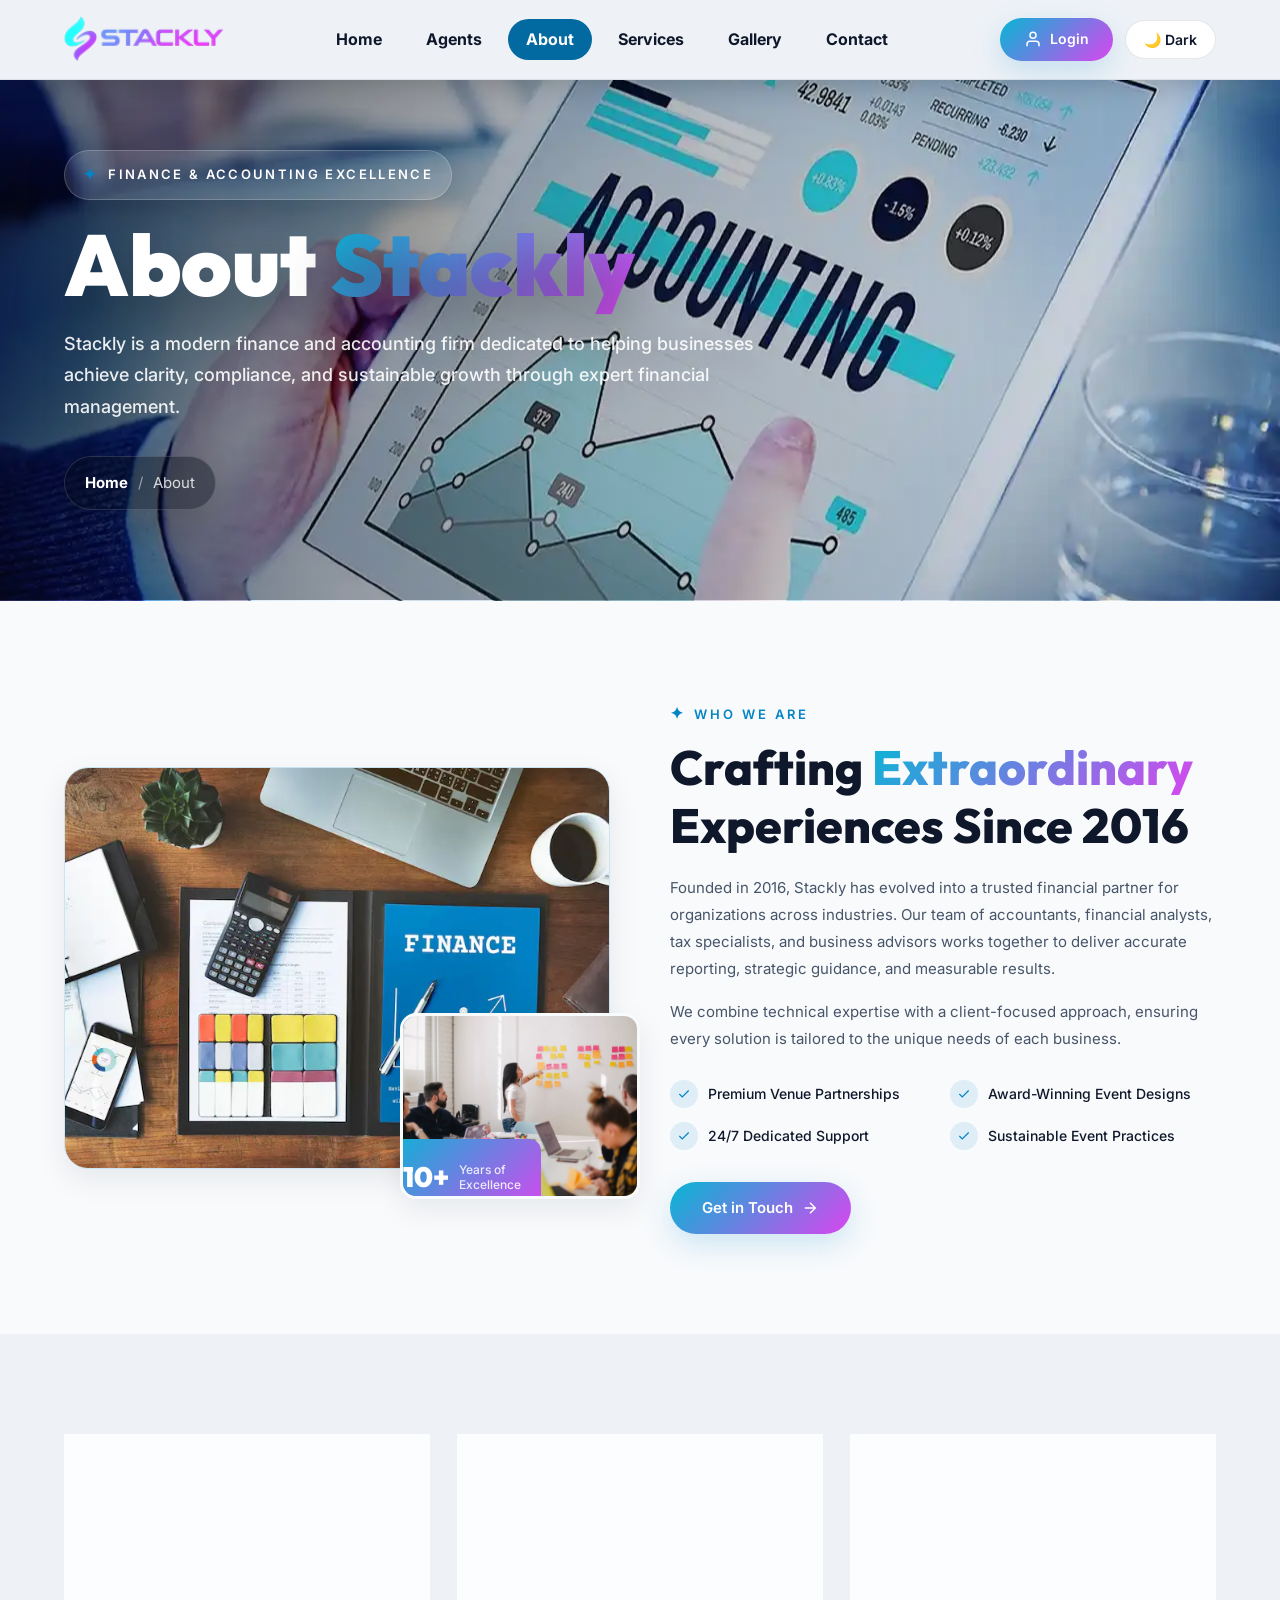
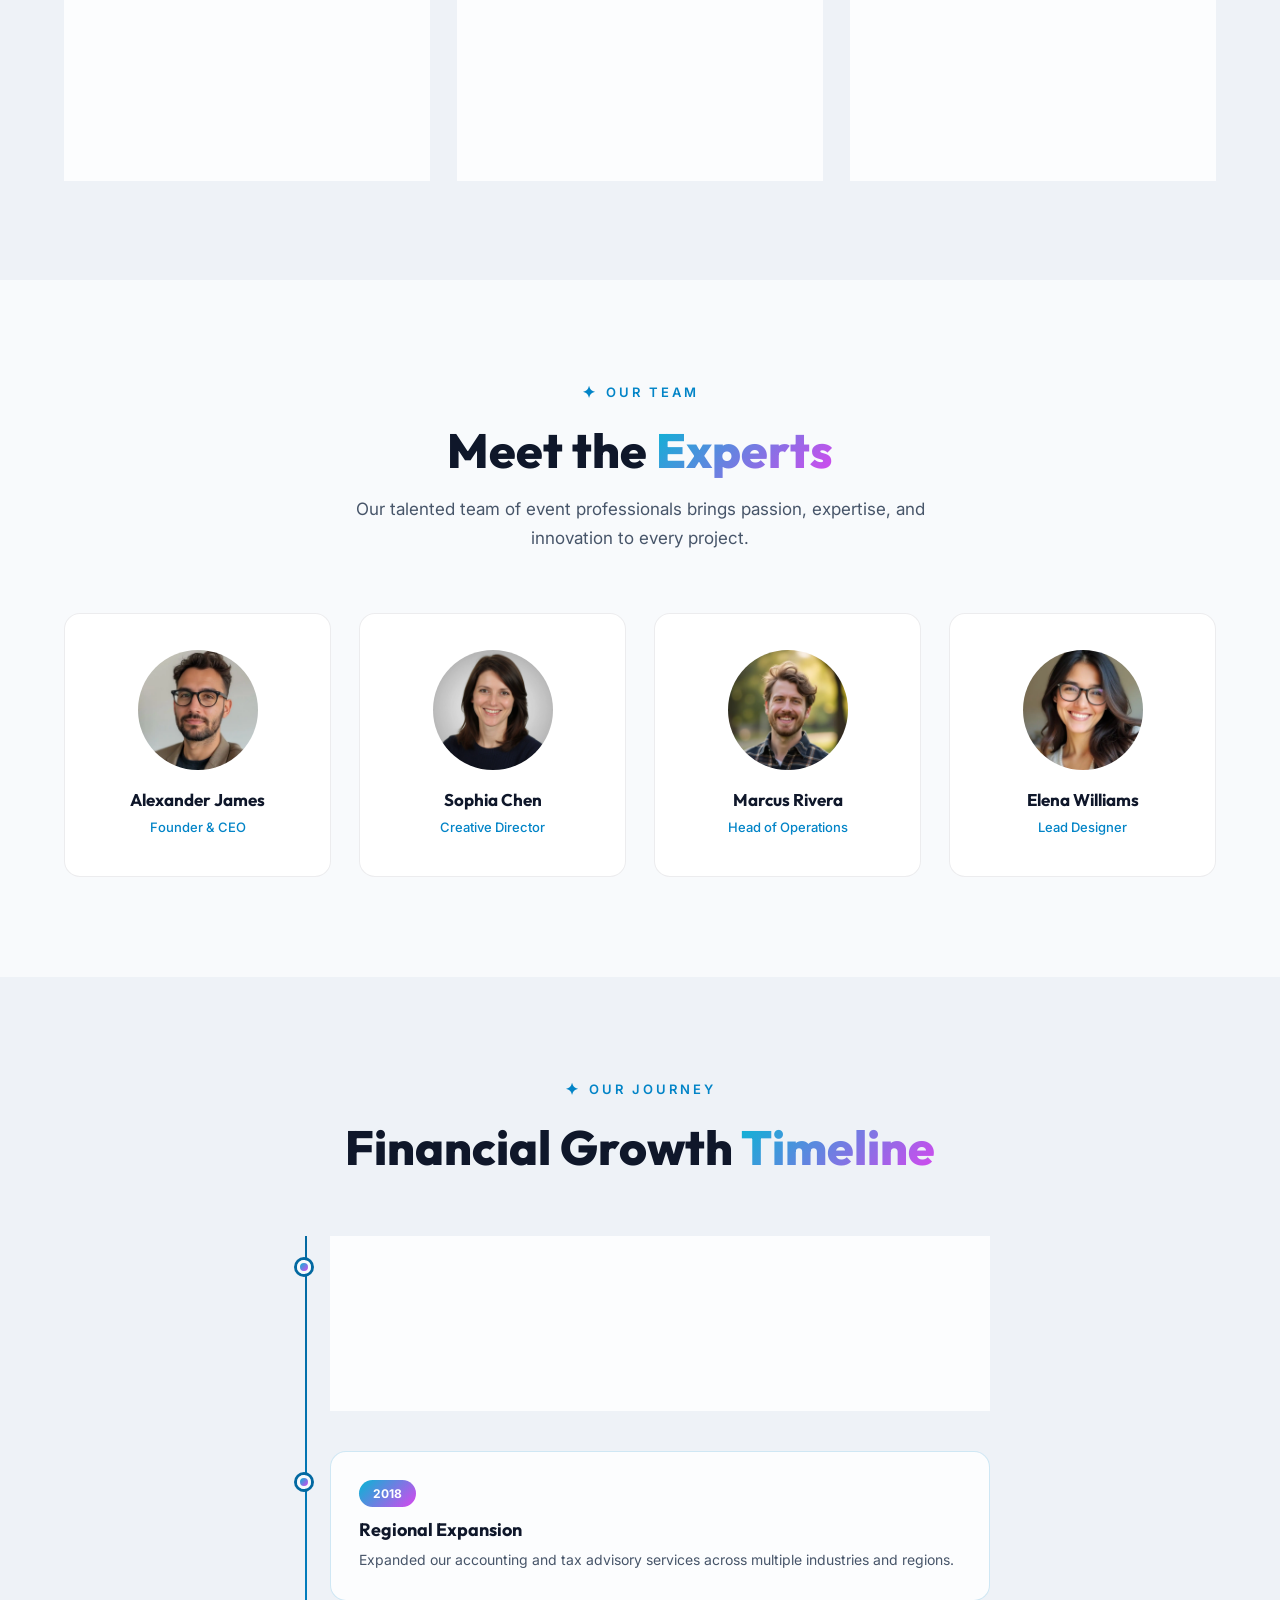
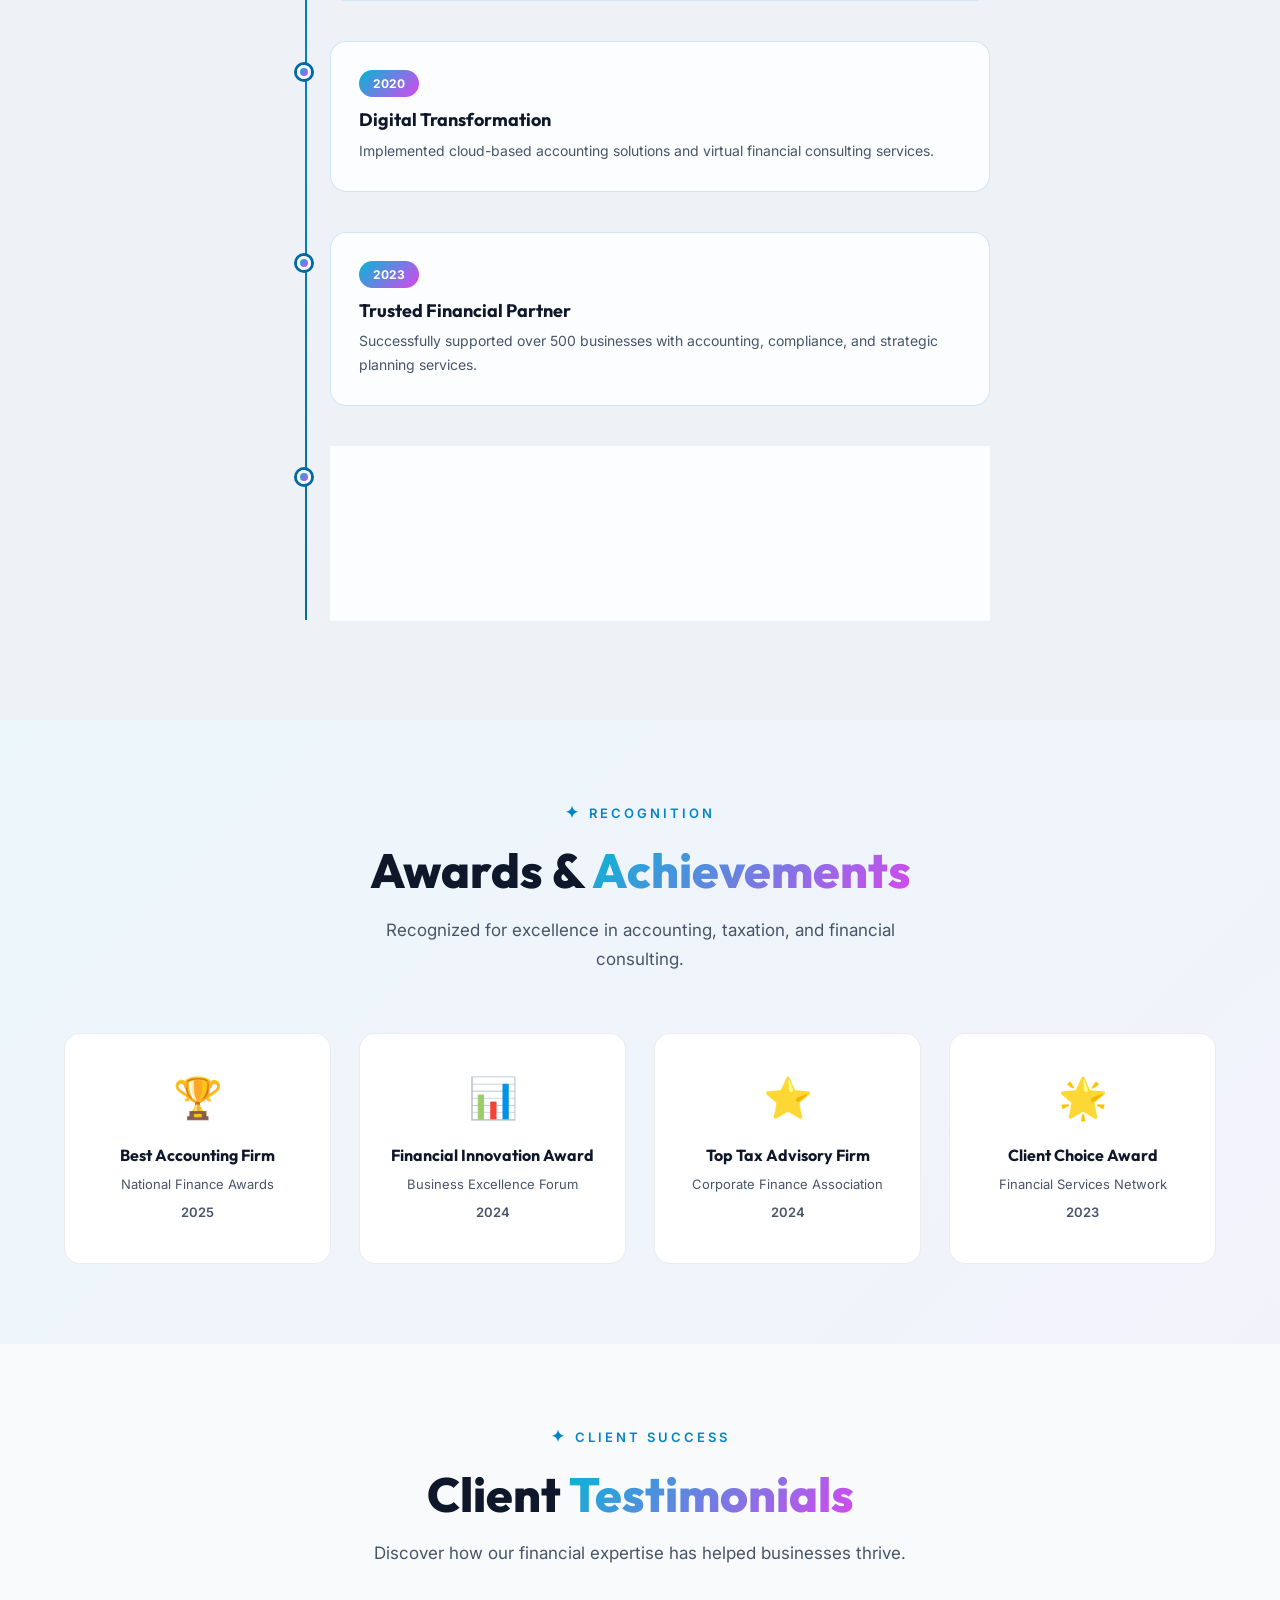
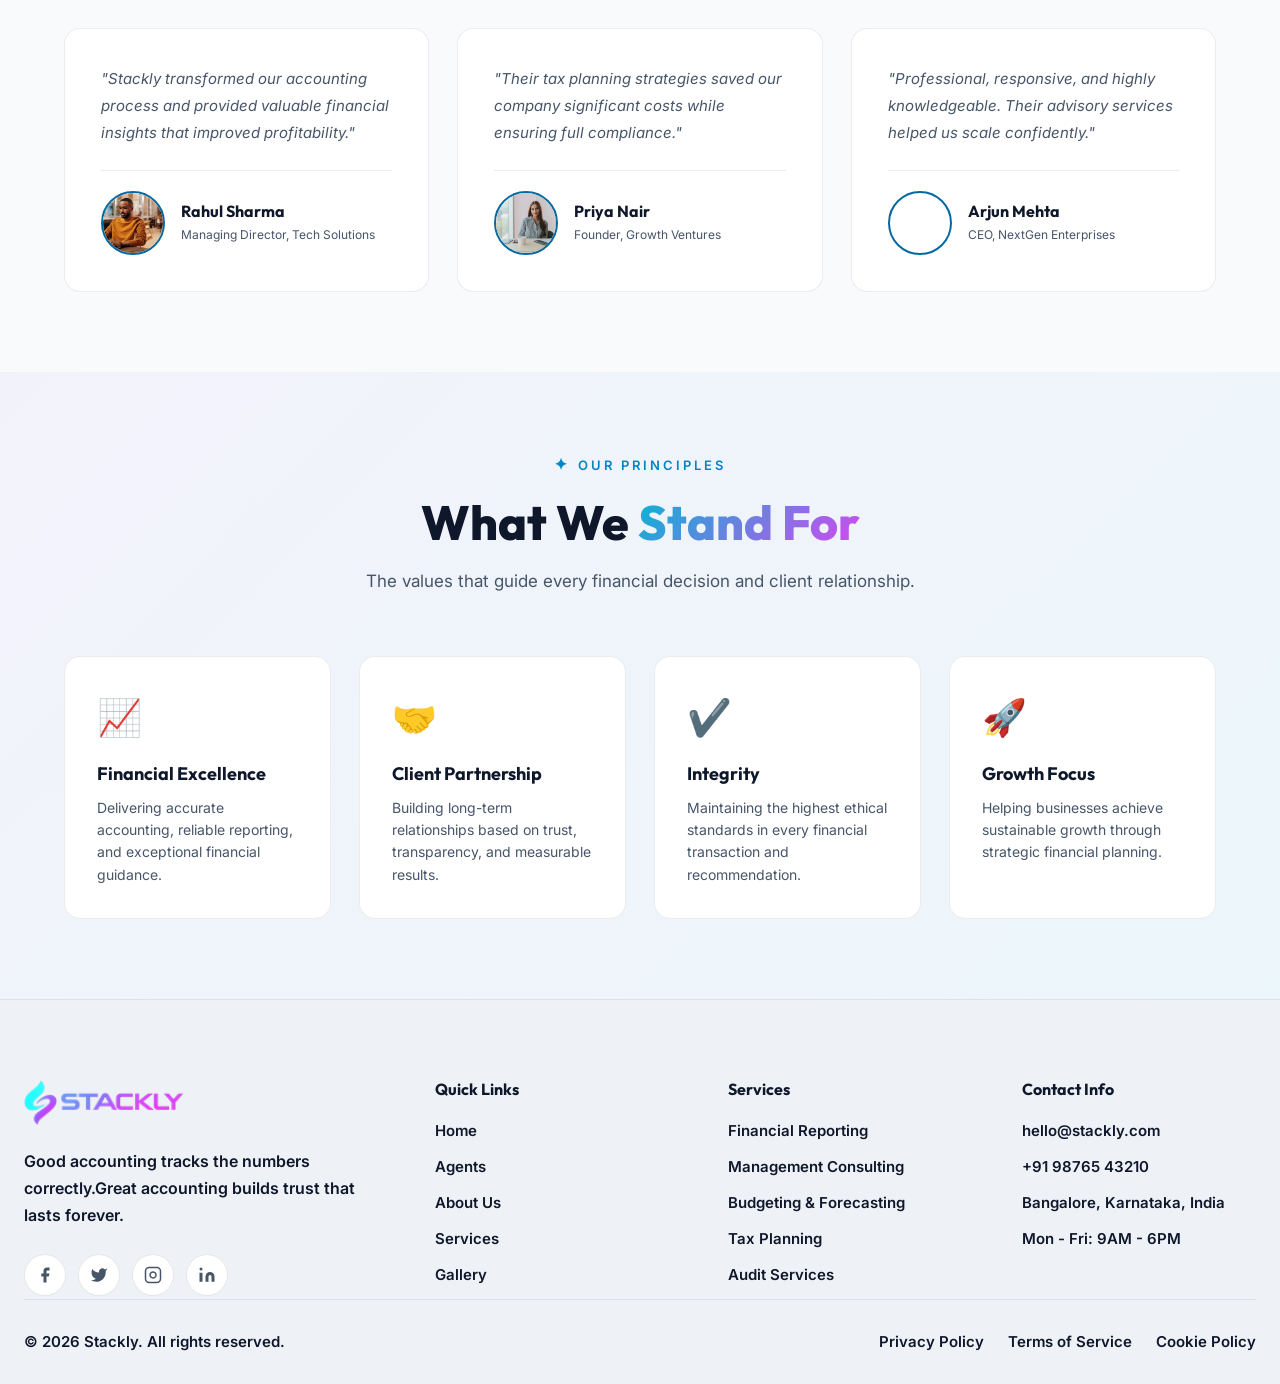
==== commit 8be92825: "Add files via upload" ====
--- a/about.html
+++ b/about.html
@@ -322,8 +322,11 @@
           "Stackly transformed our accounting process and provided valuable financial insights that improved profitability."
         </p>
         <div class="testimonial-footer">
-          <h5>Rahul Sharma</h5>
-          <p>Managing Director, Tech Solutions</p>
+          <div class="testimonial-avatar"><img src="assets/m1.webp" alt="Rahul Sharma" loading="lazy" decoding="async"></div>
+          <div>
+            <h5>Rahul Sharma</h5>
+            <p>Managing Director, Tech Solutions</p>
+          </div>
         </div>
       </div>
 
@@ -332,8 +335,11 @@
           "Their tax planning strategies saved our company significant costs while ensuring full compliance."
         </p>
         <div class="testimonial-footer">
-          <h5>Priya Nair</h5>
-          <p>Founder, Growth Ventures</p>
+          <div class="testimonial-avatar"><img src="assets/w5.webp" alt="Priya Nair" loading="lazy" decoding="async"></div>
+          <div>
+            <h5>Priya Nair</h5>
+            <p>Founder, Growth Ventures</p>
+          </div>
         </div>
       </div>
 
@@ -342,8 +348,11 @@
           "Professional, responsive, and highly knowledgeable. Their advisory services helped us scale confidently."
         </p>
         <div class="testimonial-footer">
-          <h5>Arjun Mehta</h5>
-          <p>CEO, NextGen Enterprises</p>
+          <div class="testimonial-avatar"><img src="assets/m7.webp" alt="Arjun Mehta" loading="lazy" decoding="async"></div>
+          <div>
+            <h5>Arjun Mehta</h5>
+            <p>CEO, NextGen Enterprises</p>
+          </div>
         </div>
       </div>
     </div>
--- a/css/about.css
+++ b/css/about.css
@@ -4,7 +4,7 @@
 
 /* ---------- About Page Hero ---------- */
 .page-hero {
-  background-image: url('../assets/corporate-event.webp');
+  background-image: url('../assets/hero-3.webp');
 }
 
 /* ---------- Story Section ---------- */
@@ -428,6 +428,44 @@
   color: var(--text-secondary);
 }
 
+.testimonial-footer {
+  display: flex;
+  align-items: center;
+  gap: 16px;
+  padding-top: 20px;
+  border-top: 1px solid var(--border-light);
+}
+
+.testimonial-avatar img {
+  width: 64px;
+  height: 64px;
+  border-radius: 50%;
+  object-fit: cover;
+  border: 2px solid var(--accent-primary);
+}
+
+@media (max-width: 768px) {
+  .testimonial-card-featured {
+    padding: 28px 24px;
+  }
+
+  .testimonial-footer {
+    flex-direction: column;
+    align-items: flex-start;
+  }
+}
+
+@media (max-width: 480px) {
+  .testimonial-card-featured {
+    padding: 24px 18px;
+  }
+
+  .testimonial-avatar img {
+    width: 54px;
+    height: 54px;
+  }
+}
+
 /* ---------- Values Section ---------- */
 .values-section {
   padding: 80px 0;
